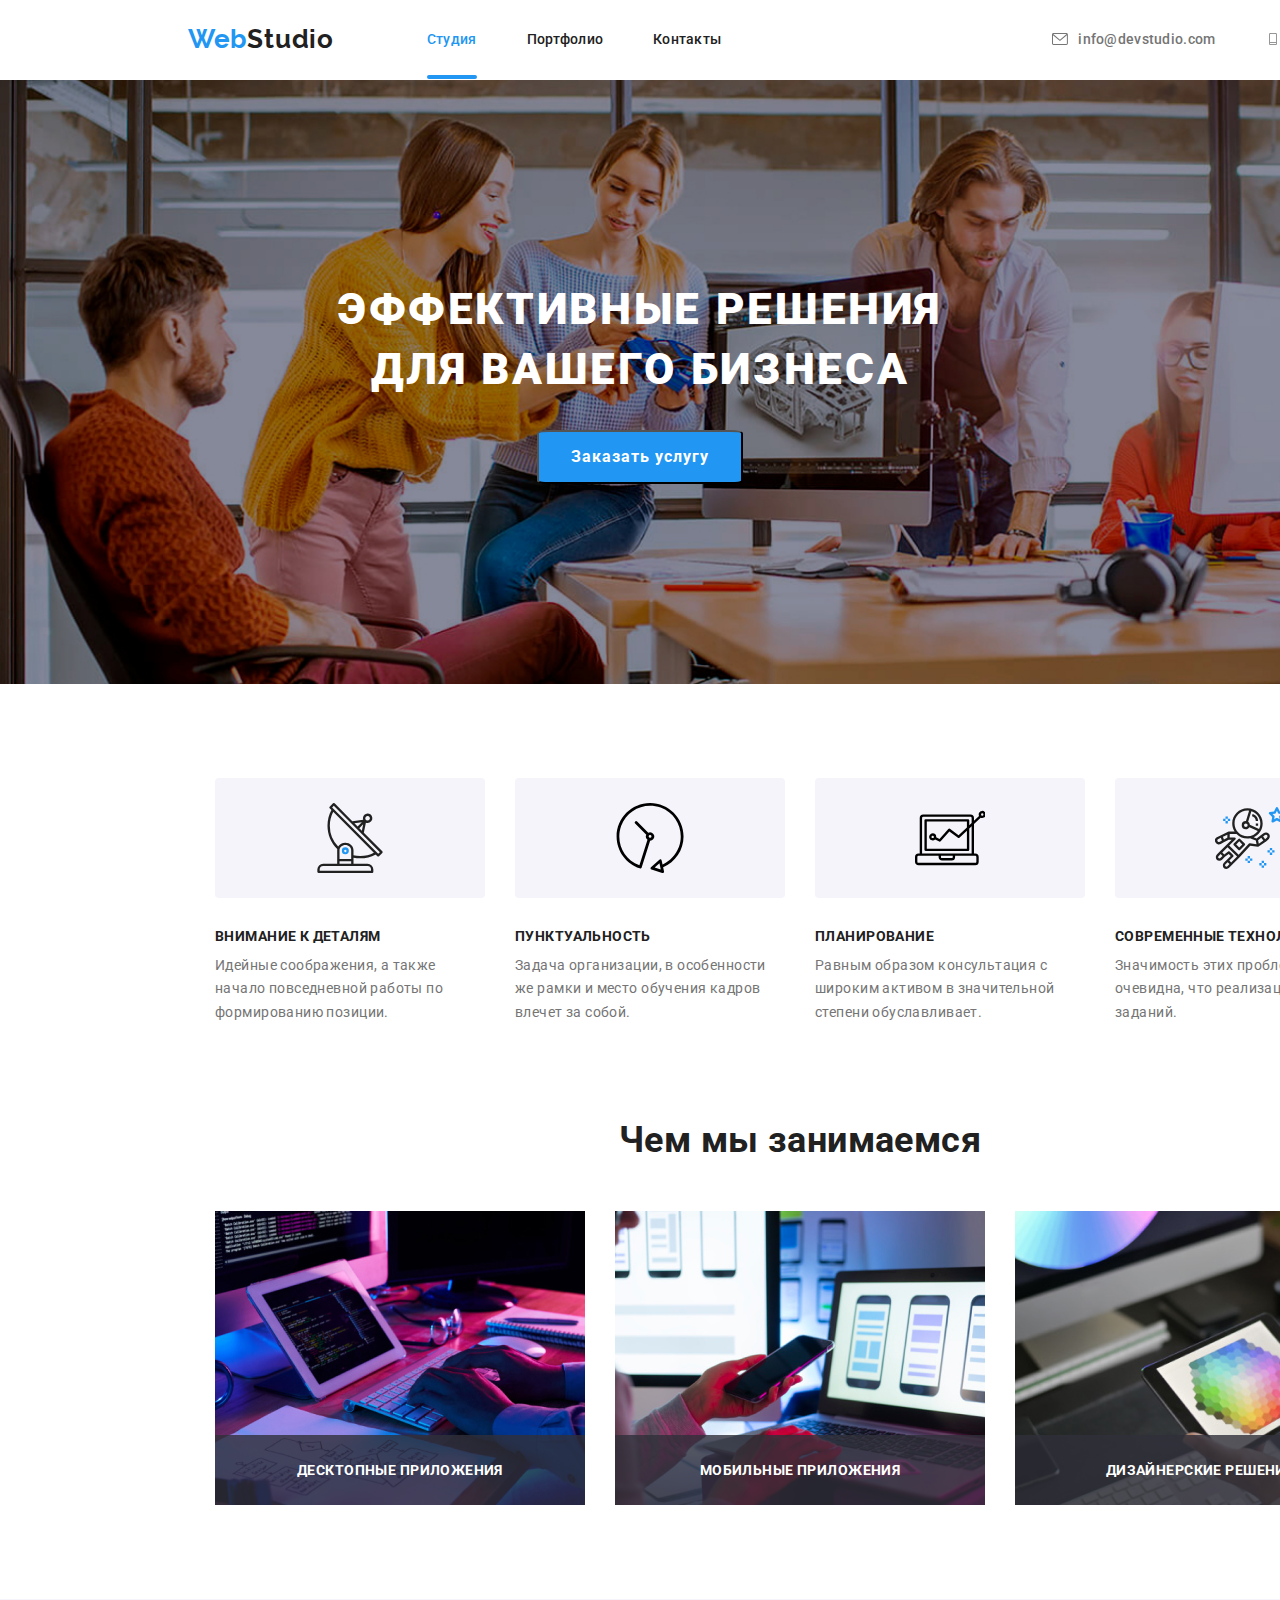
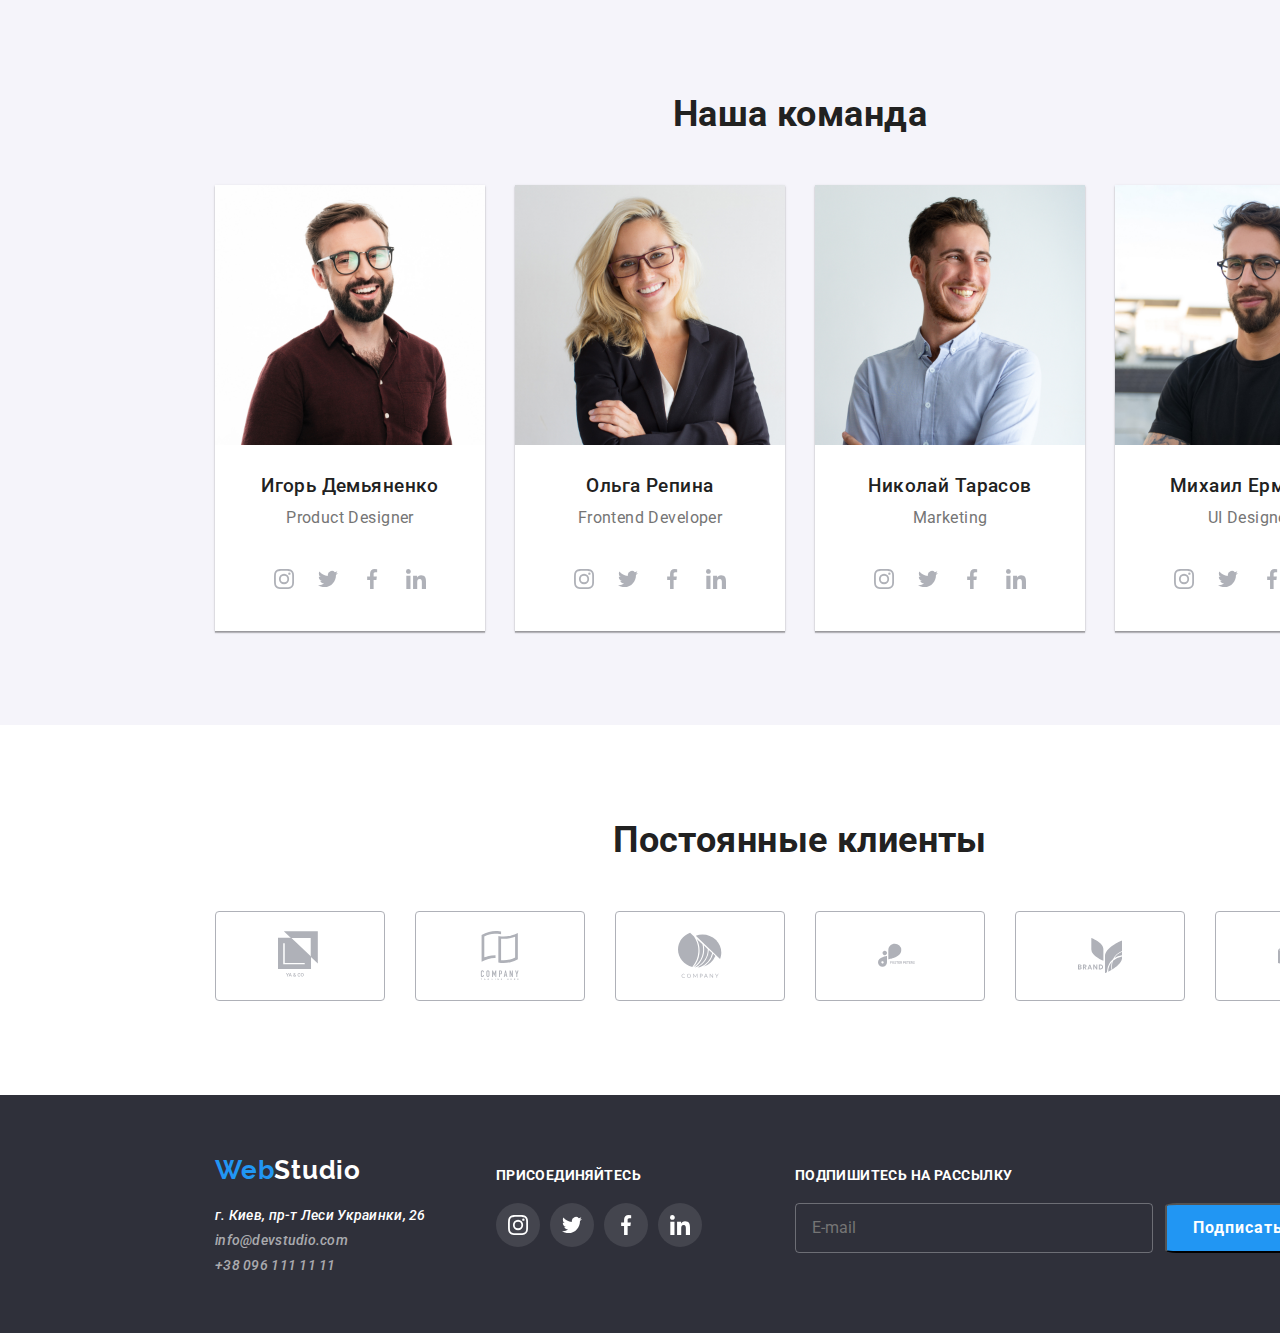
==== index.html @ 0386f7d4 "Copied previous files" ====
<!DOCTYPE html>
<html lang="ru">
  <head>
    <meta charset="UTF-8" />
    <meta name="viewport" content="width=device-width, initial-scale=1.0" />
    <title>WebStudio</title>
    <link
      href="https://fonts.googleapis.com/css2?family=Roboto:wght@400;500;700;900&display=swap"
      rel="stylesheet"
    />
    <link
      rel="stylesheet"
      href="https://cdnjs.cloudflare.com/ajax/libs/modern-normalize/1.0.0/modern-normalize.min.css"
    />
    <link rel="stylesheet" href="./CSS/main.min.css" />
  </head>
  <body>
    <header>
      <div class="container header-container">
        <a lang="en" href="./" class="link logo"
          >Web<span class="header-logo">Studio</span></a
        >
        <nav class="nav-container">
          <ul class="list">
            <li class="list-item">
              <a href="./index.html" class="link nav-link active">Студия</a>
              <p class="decor-line"></p>
            </li>
            <li class="list-item">
              <a href="./portfolio.html" class="link nav-link">Портфолио</a>
              <p class="decor-line"></p>
            </li>
            <li class="list-item">
              <a href="" class="link nav-link">Контакты</a>
              <p class="decor-line"></p>
            </li>
          </ul>
        </nav>
        <ul class="list">
          <li class="contacts list-item">
            <a href="mailto:info@devstudio.com" class="link contacts-head">
              <svg class="contacts-svg">
                <use href="./images/symbol-defs.svg#mail"></use>
              </svg>
              info@devstudio.com
            </a>
          </li>
          <li class="contacts list-item">
            <a href="tel:+380961111111" class="link contacts-head">
              <svg class="contacts-svg">
                <use href="./images/symbol-defs.svg#tel"></use>
              </svg>
              +38 096 111 11 11
            </a>
          </li>
        </ul>
      </div>
    </header>
    <main>
      <section class="section first-screen">
        <div class="hero section">
          <h1 class="main-title">Эффективные решения для вашего бизнеса</h1>
          <button data-modal-open type="button" class="button">
            Заказать услугу
          </button>
        </div>
      </section>

      <section class="strength">
        <div class="container strength-container">
          <h2 hidden>Сильные стороны</h2>
          <ul class="strength list">
            <li class="strength list-item">
              <div class="strength-svg-container">
                <svg class="strength-svg">
                  <use href="./images/symbol-defs.svg#antenna"></use>
                </svg>
              </div>
              <h3 class="strength title">Внимание к деталям</h3>
              <p class="strength-text">
                Идейные соображения, а также начало повседневной работы по
                формированию позиции.
              </p>
            </li>
            <li class="strength list-item">
              <div class="strength-svg-container">
                <svg class="strength-svg">
                  <use href="./images/symbol-defs.svg#clock"></use>
                </svg>
              </div>
              <h3 class="strength title">Пунктуальность</h3>
              <p class="strength-text">
                Задача организации, в особенности же рамки и место обучения
                кадров влечет за собой.
              </p>
            </li>
            <li class="strength list-item">
              <div class="strength-svg-container">
                <svg class="strength-svg">
                  <use href="./images/symbol-defs.svg#notebook"></use>
                </svg>
              </div>
              <h3 class="strength title">Планирование</h3>
              <p class="strength-text">
                Равным образом консультация с широким активом в значительной
                степени обуславливает.
              </p>
            </li>
            <li class="strength list-item">
              <div class="strength-svg-container">
                <svg class="strength-svg">
                  <use href="./images/symbol-defs.svg#astronaut"></use>
                </svg>
              </div>
              <h3 class="strength title">Современные технологии</h3>
              <p class="strength-text">
                Значимость этих проблем настолько очевидна, что реализация
                плановых заданий.
              </p>
            </li>
          </ul>
        </div>
      </section>

      <section class="work">
        <div class="container work-container">
          <h2 class="work section-title">Чем мы занимаемся</h2>
          <ul class="work list">
            <li class="list-item">
              <img
                src="./images/work/img1.jpg"
                width="370"
                height="294"
                alt="Написание кода страницы"
              />
              <p class="work-caption">Десктопные приложения</p>
            </li>
            <li class="list-item">
              <img
                src="./images/work/img2.jpg"
                width="370"
                height="294"
                alt="Проработка разных дизайнов"
              />
              <p class="work-caption">Мобильные приложения</p>
            </li>
            <li class="list-item">
              <img
                src="./images/work/img3.jpg"
                width="370"
                height="294"
                alt="Подбор цветовой палитры"
              />
              <p class="work-caption">Дизайнерские решения</p>
            </li>
          </ul>
        </div>
      </section>

      <section class="team-section">
        <div class="container team-container">
          <h2 class="section-title">Наша команда</h2>
          <ul class="list team-list">
            <li class="team list-item">
              <img
                src="./images/team/img-1.jpg"
                class="team foto"
                width="270"
                height="260"
                alt="Игорь Демьяненко"
              />
              <h3 class="team member">Игорь Демьяненко</h3>
              <p lang="en" class="team job">Product Designer</p>
              <ul class="list social-list">
                <li class="list-item social">
                  <a href="" class="link-team-social">
                    <svg class="team social-svg">
                      <use href="./images/symbol-defs.svg#instagram"></use>
                    </svg>
                  </a>
                </li>
                <li class="list-item social">
                  <a href="" class="link-team-social">
                    <svg class="team social-svg">
                      <use href="./images/symbol-defs.svg#twitter"></use>
                    </svg>
                  </a>
                </li>
                <li class="list-item social">
                  <a href="" class="link-team-social">
                    <svg class="team social-svg">
                      <use href="./images/symbol-defs.svg#facebook"></use>
                    </svg>
                  </a>
                </li>
                <li class="list-item social">
                  <a href="" class="link-team-social">
                    <svg class="team social-svg">
                      <use href="./images/symbol-defs.svg#linkedin"></use>
                    </svg>
                  </a>
                </li>
              </ul>
            </li>
            <li class="team list-item">
              <img
                src="./images/team/img-2.jpg"
                class="team foto"
                width="270"
                height="260"
                alt="Ольга Репина"
              />
              <h3 class="team member">Ольга Репина</h3>
              <p lang="en" class="team job">Frontend Developer</p>
              <ul class="list social-list">
                <li class="list-item social">
                  <a href="" class="link-team-social">
                    <svg class="team social-svg">
                      <use href="./images/symbol-defs.svg#instagram"></use>
                    </svg>
                  </a>
                </li>
                <li class="list-item social">
                  <a href="" class="link-team-social">
                    <svg class="team social-svg">
                      <use href="./images/symbol-defs.svg#twitter"></use>
                    </svg>
                  </a>
                </li>
                <li class="list-item social">
                  <a href="" class="link-team-social">
                    <svg class="team social-svg">
                      <use href="./images/symbol-defs.svg#facebook"></use>
                    </svg>
                  </a>
                </li>
                <li class="list-item social">
                  <a href="" class="link-team-social">
                    <svg class="team social-svg">
                      <use href="./images/symbol-defs.svg#linkedin"></use>
                    </svg>
                  </a>
                </li>
              </ul>
            </li>
            <li class="team list-item">
              <img
                src="./images/team/img-3.jpg"
                class="team foto"
                width="270"
                height="260"
                alt="Николай Тарасов"
              />
              <h3 class="team member">Николай Тарасов</h3>
              <p lang="en" class="team job">Marketing</p>
              <ul class="list social-list">
                <li class="list-item social">
                  <a href="" class="link-team-social">
                    <svg class="team social-svg">
                      <use href="./images/symbol-defs.svg#instagram"></use>
                    </svg>
                  </a>
                </li>
                <li class="list-item social">
                  <a href="" class="link-team-social">
                    <svg class="team social-svg">
                      <use href="./images/symbol-defs.svg#twitter"></use>
                    </svg>
                  </a>
                </li>
                <li class="list-item social">
                  <a href="" class="link-team-social">
                    <svg class="team social-svg">
                      <use href="./images/symbol-defs.svg#facebook"></use>
                    </svg>
                  </a>
                </li>
                <li class="list-item social">
                  <a href="" class="link-team-social">
                    <svg class="team social-svg">
                      <use href="./images/symbol-defs.svg#linkedin"></use>
                    </svg>
                  </a>
                </li>
              </ul>
            </li>
            <li class="team list-item">
              <img
                src="./images/team/img-4.jpg"
                class="team foto"
                width="270"
                height="260"
                alt="Михаил Ермаков"
              />
              <h3 class="team member">Михаил Ермаков</h3>
              <p lang="en" class="team job">UI Designer</p>
              <ul class="list social-list">
                <li class="list-item social">
                  <a href="" class="link-team-social">
                    <svg class="team social-svg">
                      <use href="./images/symbol-defs.svg#instagram"></use>
                    </svg>
                  </a>
                </li>
                <li class="list-item social">
                  <a href="" class="link-team-social">
                    <svg class="team social-svg">
                      <use href="./images/symbol-defs.svg#twitter"></use>
                    </svg>
                  </a>
                </li>
                <li class="list-item social">
                  <a href="" class="link-team-social">
                    <svg class="team social-svg">
                      <use href="./images/symbol-defs.svg#facebook"></use>
                    </svg>
                  </a>
                </li>
                <li class="list-item social">
                  <a href="" class="link-team-social">
                    <svg class="team social-svg">
                      <use href="./images/symbol-defs.svg#linkedin"></use>
                    </svg>
                  </a>
                </li>
              </ul>
            </li>
          </ul>
        </div>
      </section>

      <section class="clients-section">
        <div class="container clients-container">
          <h2 class="section-title">Постоянные клиенты</h2>
          <ul class="list clients-list">
            <li class="clients-list-item">
              <a class="link client-svg" href="">
                <svg class="svg-icon">
                  <use href="./images/symbol-defs.svg#client1"></use>
                </svg>
              </a>
            </li>
            <li class="clients-list-item">
              <a class="link client-svg" href="">
                <svg class="svg-icon">
                  <use href="./images/symbol-defs.svg#client2"></use>
                </svg>
              </a>
            </li>
            <li class="clients-list-item">
              <a class="link client-svg" href="">
                <svg class="svg-icon">
                  <use href="./images/symbol-defs.svg#client3"></use>
                </svg>
              </a>
            </li>
            <li class="clients-list-item">
              <a class="link client-svg" href="">
                <svg class="svg-icon">
                  <use href="./images/symbol-defs.svg#client4"></use>
                </svg>
              </a>
            </li>
            <li class="clients-list-item">
              <a class="link client-svg" href="">
                <svg class="svg-icon">
                  <use href="./images/symbol-defs.svg#client5"></use>
                </svg>
              </a>
            </li>
            <li class="clients-list-item">
              <a class="link client-svg" href="">
                <svg class="svg-icon">
                  <use href="./images/symbol-defs.svg#client6"></use>
                </svg>
              </a>
            </li>
          </ul>
        </div>
      </section>
    </main>
    <footer class="footer-main">
      <div class="footer-main-container">
        <div class="footer-container">
          <a lang="en" href="./" class="link logo">
            Web<span class="footer logo">Studio</span>
          </a>
          <address class="address-footer">
            <ul class="footer list">
              <li class="list-item address-foot">
                г. Киев, пр-т Леси Украинки, 26
              </li>
              <li class="list-item">
                <a href="mailto:info@devstudio.com" class="link contacts-foot"
                  >info@devstudio.com</a
                >
              </li>
              <li class="list-item">
                <a href="tel:+380961111111" class="link contacts-foot"
                  >+38 096 111 11 11</a
                >
              </li>
            </ul>
          </address>
        </div>

        <div class="footer-social">
          <p class="title-footer">Присоединяйтесь</p>
          <ul class="list social-list">
            <li class="list-item social-footer">
              <a href="" class="link-footer-social">
                <svg class="footer social-svg" width="20px" height="20px">
                  <use href="./images/symbol-defs.svg#instagram"></use>
                </svg>
              </a>
            </li>
            <li class="list-item social-footer">
              <a href="" class="link-footer-social">
                <svg class="footer social-svg" width="20px" height="20px">
                  <use href="./images/symbol-defs.svg#twitter"></use>
                </svg>
              </a>
            </li>
            <li class="list-item social-footer">
              <a href="" class="link-footer-social">
                <svg class="footer social-svg" width="20px" height="20px">
                  <use href="./images/symbol-defs.svg#facebook"></use>
                </svg>
              </a>
            </li>
            <li class="list-item social-footer">
              <a href="" class="link-footer-social">
                <svg class="footer social-svg" width="20px" height="20px">
                  <use href="./images/symbol-defs.svg#linkedin"></use>
                </svg>
              </a>
            </li>
          </ul>
        </div>

        <div class="footer-form-container">
          <p class="title-footer">Подпишитесь на рассылку</p>
          <form class="footer-form">
            <input
              type="email"
              name="footer-mail"
              class="footer-input"
              placeholder="E-mail"
            />
            <button type="submit" class="button">
              Подписаться
              <svg class="footer-form-svg" width="24px" height="24px">
                <use href="./images/symbol-defs.svg#icon_send"></use>
              </svg>
            </button>
          </form>
        </div>
      </div>
    </footer>

    <div class="backdrop is-hidden" data-modal>
      <div class="modal">
        <p class="modal-title">Оставьте свои данные, мы вам перезвоним</p>

        <form class="modal-form field">
          <label class="modal-form-label">
            Имя
            <input type="text" name="modal-name" class="form-field" />
            <svg class="modal-form-svg" width="12px" height="12px">
              <use href="./images/symbol-defs.svg#icon_name"></use>
            </svg>
          </label>

          <label class="modal-form-label">
            Телефон
            <input type="tel" name="modal-tel" class="form-field" />
            <svg class="modal-form-svg" width="13px" height="13px">
              <use href="./images/symbol-defs.svg#icon_tel"></use>
            </svg>
          </label>

          <label class="modal-form-label">
            Почта
            <input type="email" name="modal-mail" class="form-field" />
            <svg class="modal-form-svg" width="15px" height="12px">
              <use href="./images/symbol-defs.svg#icon_mail"></use>
            </svg>
          </label>

          <label class="modal-form-label">
            Комментарий
            <textarea
              name="modal-mail"
              rows="15"
              placeholder="Введите текст"
              class="form-field"
            ></textarea>
          </label>
        </form>
        <form class="modal-form checkbox">
          <label class="modal-form-label checkbox">
            <input
              type="checkbox"
              name="modal-checkbox"
              value="yes"
              class="checkbox-form-field"
            />
            <span class="checkbox-icon"></span>
            Соглашаюсь с рассылкой и принимаю
            <a href="" class="link modal-link">Условия договора</a>
          </label>
        </form>
        <button type="submit" class="button" data-modal-submit>
          Отправить
        </button>

        <button type="button" class="close-modal" data-modal-close>
          <img src="./images/close.svg" alt="Закрыть окно" />
        </button>
      </div>
    </div>

    <script src="./js/modal.js"></script>
  </body>
</html>
---- CSS/main.min.css ----
@font-face{font-family:"Raleway";src:url("../fonts/raleway-700-normal.woff2") format("woff2"),url("../fonts/raleway-700-normal.woff") format("woff"),url("../fonts/raleway-700-normal.ttf") format("truetype");font-weight:700;font-style:normal}*,::after,::before{box-sizing:border-box}body{color:#212121;font-family:Roboto, sans-serif;font-size:14px;font-weight:400;line-height:1.71;letter-spacing:0.03em;margin-top:0;margin-bottom:0}h1,h2,h3,h4,p{margin:0;padding:0}img{display:block}.link{text-decoration:none;margin:0;padding:0;color:#212121}.list{margin:0;padding:0;list-style:none}.container{width:1600px;margin-left:auto;margin-right:auto}.logo{color:#2196f3;font-family:Raleway, sans-serif;font-weight:700;font-size:26px;line-height:1.192;letter-spacing:0.03em}.header-logo{color:#212121}.footer.logo{color:#fff}.header-logo{color:#212121}.header.list,.contacts-head{font-weight:500;font-size:14px;line-height:1.143;letter-spacing:0.02em;transition:color 250ms cubic-bezier(0.4, 0, 0.2, 1)}.contacts-head{color:#757575}.contacts-head:hover,.contacts-head:focus{color:#2196f3}.link.contacts-head{display:flex;align-items:center;height:16px}.header-container{padding-top:24px;padding-bottom:25px;display:flex;justify-content:center;align-items:center}.header-container .list{display:flex;justify-content:space-between}.header-container .list .list-item:not(:last-child){margin-right:50px}.header-container .logo{margin-right:93px}.nav-link{font-weight:500;font-size:14px;line-height:1.143;letter-spacing:0.02em;transition:color 250ms cubic-bezier(0.4, 0, 0.2, 1)}.nav-link:hover,.nav-link:focus{color:#2196f3}.nav-link.active{color:#2196f3}.nav-container .list-item{position:relative}.decor-line{position:absolute;bottom:-28px;width:100%;height:4px;background-color:#2196f3;border-radius:2px;opacity:0}.nav-container .nav-link.active+.decor-line{opacity:1}.nav-container .list .list-item:last-child{margin-right:331px}.contacts-svg{fill:#757575;margin-right:10px;transition:fill 250ms cubic-bezier(0.4, 0, 0.2, 1)}.contacts-svg:nth-child(1){width:16px;height:12px}.contacts-svg:nth-child(2){width:10px;height:16px}.contacts-head:hover .contacts-svg,.contacts-head:focus .contacts-svg{fill:#2196f3}.hero.section{width:696px;margin-left:auto;margin-right:auto;text-align:center}.main-title{color:#fff;font-weight:900;font-size:44px;line-height:1.36;letter-spacing:0.06em;text-transform:uppercase;margin-bottom:30px}.first-screen{padding-top:200px;padding-bottom:200px;background-image:url(../images/bg-hero.jpg),linear-gradient(rgba(47,48,58,0.4), rgba(47,48,58,0.4));background-repeat:no-repeat;background-size:cover;background-color:#c4c4c4}.button{padding:10px 32px;color:#fff;background-color:#2196f3;font-weight:700;font-size:16px;line-height:1.87;align-items:center;text-align:center;letter-spacing:0.06em;border-radius:6%;transition:color 250ms cubic-bezier(0.4, 0, 0.2, 1),background-color 250ms cubic-bezier(0.4, 0, 0.2, 1)}.button:hover,.button:focus{color:#2196f3;background-color:#fff;outline:0}.modal .button{display:flex;justify-content:center;align-items:center;width:200px;height:50px;margin-bottom:40px;box-shadow:0px 4px 4px rgba(0,0,0,0.15);border-radius:4px;border-color:#2196f3}.portfolio-button{color:#212121;background-color:#f5f4fa;font-weight:500;font-size:16px;line-height:1.62;text-align:center;letter-spacing:0.03em;padding-top:6px;padding-right:22px;padding-left:22px;padding-bottom:6px;border:0;border-radius:4px;transition:color 250ms cubic-bezier(0.4, 0, 0.2, 1),background-color 250ms cubic-bezier(0.4, 0, 0.2, 1),box-shadow 250ms cubic-bezier(0.4, 0, 0.2, 1)}.portfolio-button:hover,.portfolio-button:focus{color:#fff;background-color:#2196f3;box-shadow:0px 3px 1px rgba(0,0,0,0.1),0px 1px 2px rgba(0,0,0,0.08),0px 2px 2px rgba(0,0,0,0.12)}.button-list{display:flex;justify-content:center;padding-top:94px;padding-bottom:50px}.button-list .list:not(:last-child){margin-right:8px}.section-title{color:#212121;font-weight:700;font-size:36px;line-height:1.167;text-align:center;margin-bottom:50px}.strength-container{padding-top:94px;padding-bottom:94px}.strength.title{font-weight:700;font-size:14px;line-height:1.143;text-transform:uppercase;margin-bottom:10px}.strength-text{color:#757575}.strength.list{display:flex;justify-content:center}.strength .list-item{width:270px}.strength .list-item:not(:last-child){margin-right:30px}.strength-svg-container{display:flex;justify-content:center;align-items:center;width:100%;height:120px;background-color:#f5f4fa;border-radius:4px;margin-bottom:30px}.strength-svg{width:70px;height:70px}.team-section{text-align:center;font-size:16px;line-height:1.188;background-color:#f5f4fa}.team.member{color:#212121;font-weight:500;padding-bottom:10px;padding-top:30px}.team.job{color:#757575;font-weight:400;padding-bottom:30px}.team.foto{display:block}.team-container{padding-top:94px;padding-bottom:94px}.team-list{display:flex;justify-content:center}.team.list-item{background-color:#fff;box-shadow:0px 1px 3px rgba(0,0,0,0.12),0px 1px 1px rgba(0,0,0,0.14),0px 2px 1px rgba(0,0,0,0.2)}.team.list-item:not(:last-child){margin-right:30px}.team-list .social-list{display:flex;justify-content:center}.link-team-social{display:flex;width:44px;height:44px;margin-bottom:30px;justify-content:center;align-items:center;border-radius:50%;transition:background-color 250ms cubic-bezier(0.4, 0, 0.2, 1)}.link-team-social:hover,.link-team-social:focus{background-color:#2196f3}.team.social-svg{fill:#afb1b8;width:20px;height:20px;transition:fill 250ms cubic-bezier(0.4, 0, 0.2, 1)}.link-team-social:hover .team.social-svg,.link-team-social:focus .team.social-svg{fill:#fff}.footer-social .list{display:flex}.footer.social-svg{display:flex;justify-content:center;align-items:center}.link-footer-social{width:44px;height:44px;display:flex;justify-content:center;align-items:center;background-color:rgba(255,255,255,0.1);border-radius:50%;transition:background-color 250ms cubic-bezier(0.4, 0, 0.2, 1)}.link-footer-social:hover,.link-footer-social:focus{background-color:#2196f3}.footer.social-svg{fill:#fff;width:20px;height:20px;transition:fill 250ms cubic-bezier(0.4, 0, 0.2, 1)}.footer-social .list-item:not(:last-child){margin-right:10px}.footer-social{padding-top:72px;margin-left:70px}.work-container{padding-bottom:94px}.work.list{display:flex;justify-content:center}.work.list .list-item{position:relative}.work.list .list-item:not(:last-child){margin-right:30px}.work-caption{position:absolute;bottom:0;left:0;right:0;font-weight:700;line-height:1.143;text-align:center;text-transform:uppercase;color:#fff;display:inline-block;width:100%;padding-top:27px;padding-bottom:27px;background:rgba(47,48,58,0.8)}.clients-container{padding-top:94px;padding-bottom:94px}.clients-list{display:flex;justify-content:center}.clients-list-item:not(:last-child){margin-right:30px}.client-svg{display:flex;justify-content:center;align-items:center;width:170px;height:90px;border:1px solid #afb1b8;border-radius:4px}.client-svg:hover,.client-svg:focus{border:1px solid #2196f3}.client-svg:hover .svg-icon,.client-svg:focus .svg-icon{fill:#2196f3}.svg-icon{fill:#afb1b8}.svg-icon:nth-child(1){width:44px;height:49px}.svg-icon:nth-child(2){width:40px;height:52px}.svg-icon:nth-child(3){width:41px;height:43px}.svg-icon:nth-child(4){width:80px;height:42px}.svg-icon:nth-child(5){width:59px;height:47px}.svg-icon:nth-child(6){width:88px;height:45px}.contacts-foot{color:rgba(255,255,255,0.6)}.contacts-foot:hover,.contacts-foot:focus{color:#2196f3}.address-foot{color:#fff}.address-foot:hover,.address-foot:focus{color:#2196f3}.footer-main{background-color:#2f303a;font-style:normal}.footer-main-container{width:1600px;margin-right:auto;margin-left:auto;padding-left:215px;display:flex}.footer-container{padding-bottom:60px;padding-top:60px}.footer.list{padding-top:20px;font-weight:500;font-size:14px;line-height:1.143;letter-spacing:0.02em;transition:color 250ms cubic-bezier(0.4, 0, 0.2, 1)}.footer.list .list-item:not(:last-child){margin-bottom:9px}.title-footer{font-family:Roboto;font-weight:700;font-size:14px;line-height:1.143;letter-spacing:0.03em;text-transform:uppercase;color:#ffffff;margin-bottom:20px}.footer-form-container{padding-top:72px;margin-left:93px}.footer-form{display:flex}.footer-input{padding:0 0 0 16px;margin-right:12px;width:358px;height:50px;background-color:transparent;border:1px solid rgba(255,255,255,0.3);border-radius:4px;font-size:16px;line-height:1.25;color:#fff;transition:border 250ms cubic-bezier(0.4, 0, 0.2, 1)}.footer-input:focus{border-color:#2196f3;outline:0}.footer-input::placeholder{font-size:16px;line-height:1.25;display:flex;align-items:center;transition:color 250ms cubic-bezier(0.4, 0, 0.2, 1)}.footer-form .button{display:flex;justify-content:center;align-items:center;padding:0;width:200px;height:50px}.footer-form-svg{margin-left:10px;fill:#fff;transition:fill 250ms cubic-bezier(0.4, 0, 0.2, 1)}.footer-form .button:hover .footer-form-svg,.footer-form .button:focus .footer-form-svg{fill:#2196f3}.backdrop{position:fixed;top:0;left:0;width:100%;height:100%;background-color:rgba(0,0,0,0.2);opacity:1;overflow:scroll;transition:opacity 250ms cubic-bezier(0.4, 0, 0.2, 1)}.backdrop.is-hidden{opacity:0;pointer-events:none}.modal{position:absolute;display:flex;flex-direction:column;align-items:center;top:50%;left:50%;transform:translate(-50%, -50%) scale(1);overflow:auto;width:530px;height:580px;background-color:#fff;box-shadow:0px 1px 3px rgba(0,0,0,0.12),0px 1px 1px rgba(0,0,0,0.14),0px 2px 1px rgba(0,0,0,0.2);border-radius:4px;transition:transform 250ms cubic-bezier(0.4, 0, 0.2, 1)}.backdrop.is-hidden .modal{top:50%;left:50%;transform:translate(-50%, -50%) scale(0.5)}.close-modal{position:absolute;top:8px;right:8px;display:flex;justify-content:center;align-items:center;padding-top:10px;padding-bottom:10px;padding-right:9px;padding-left:9px;background-color:#fff;border:1px solid rgba(0,0,0,0.1);border-radius:50%}.close-modal:hover,.close-modal:focus{cursor:pointer}.modal-title{margin-top:40px;margin-right:40px;margin-left:40px;margin-bottom:12px;font-weight:700;font-size:20px;line-height:1.15;text-align:center;letter-spacing:0.03em}.modal-form{width:100%;padding-left:40px;padding-right:40px;transition:border 250ms cubic-bezier(0.4, 0, 0.2, 1),fill 250ms cubic-bezier(0.4, 0, 0.2, 1)}.modal-form.field{margin-bottom:10px}.modal-form.area{margin-bottom:20px}.form-field{width:100%;height:40px;resize:none;padding-left:42px;padding-right:42px;border:1px solid rgba(33,33,33,0.2);border-radius:4px;transition:border 250ms cubic-bezier(0.4, 0, 0.2, 1)}.form-field:focus{border:1px solid #2196f3;border-radius:4px;outline:0}.form-field:last-child{height:120px;padding-left:15px;padding-right:15px;padding-top:10px;padding-bottom:10px}.area .form-field{height:120px;resize:none;padding-top:12px;padding-bottom:12px;padding-right:16px;padding-left:16px}.modal-form.checkbox{display:flex;justify-content:center;margin-bottom:30px}.modal-form-label{position:relative;font-size:14px;line-height:1.71;letter-spacing:0.03em;color:#757575;cursor:pointer}.link.modal-link{margin-left:5px;color:#2196f3;text-decoration:underline}.modal-form-svg{position:absolute;left:15px;top:36px;transition:fill 250ms cubic-bezier(0.4, 0, 0.2, 1)}.form-field:focus+.modal-form-svg{fill:#2196f3}.checkbox-form-field{-webkit-appearance:none;-moz-appearance:none;appearance:none;position:absolute}.checkbox-icon{display:inline-block;width:16px;height:15px;border:2px solid #212121;border-radius:2px;margin-right:7px;transition:background-color 250ms cubic-bezier(0.4, 0, 0.2, 1),border 250ms cubic-bezier(0.4, 0, 0.2, 1)}.checkbox-form-field:checked+.checkbox-icon{background-origin:border-box;background-color:#2196f3;border-color:#2196f3;background-image:url(../images/checkbox-icon.svg);background-repeat:no-repeat;background-position:50% 50%}.modal-form-label.checkbox{display:flex;align-items:center}
/*# sourceMappingURL=main.min.css.map */
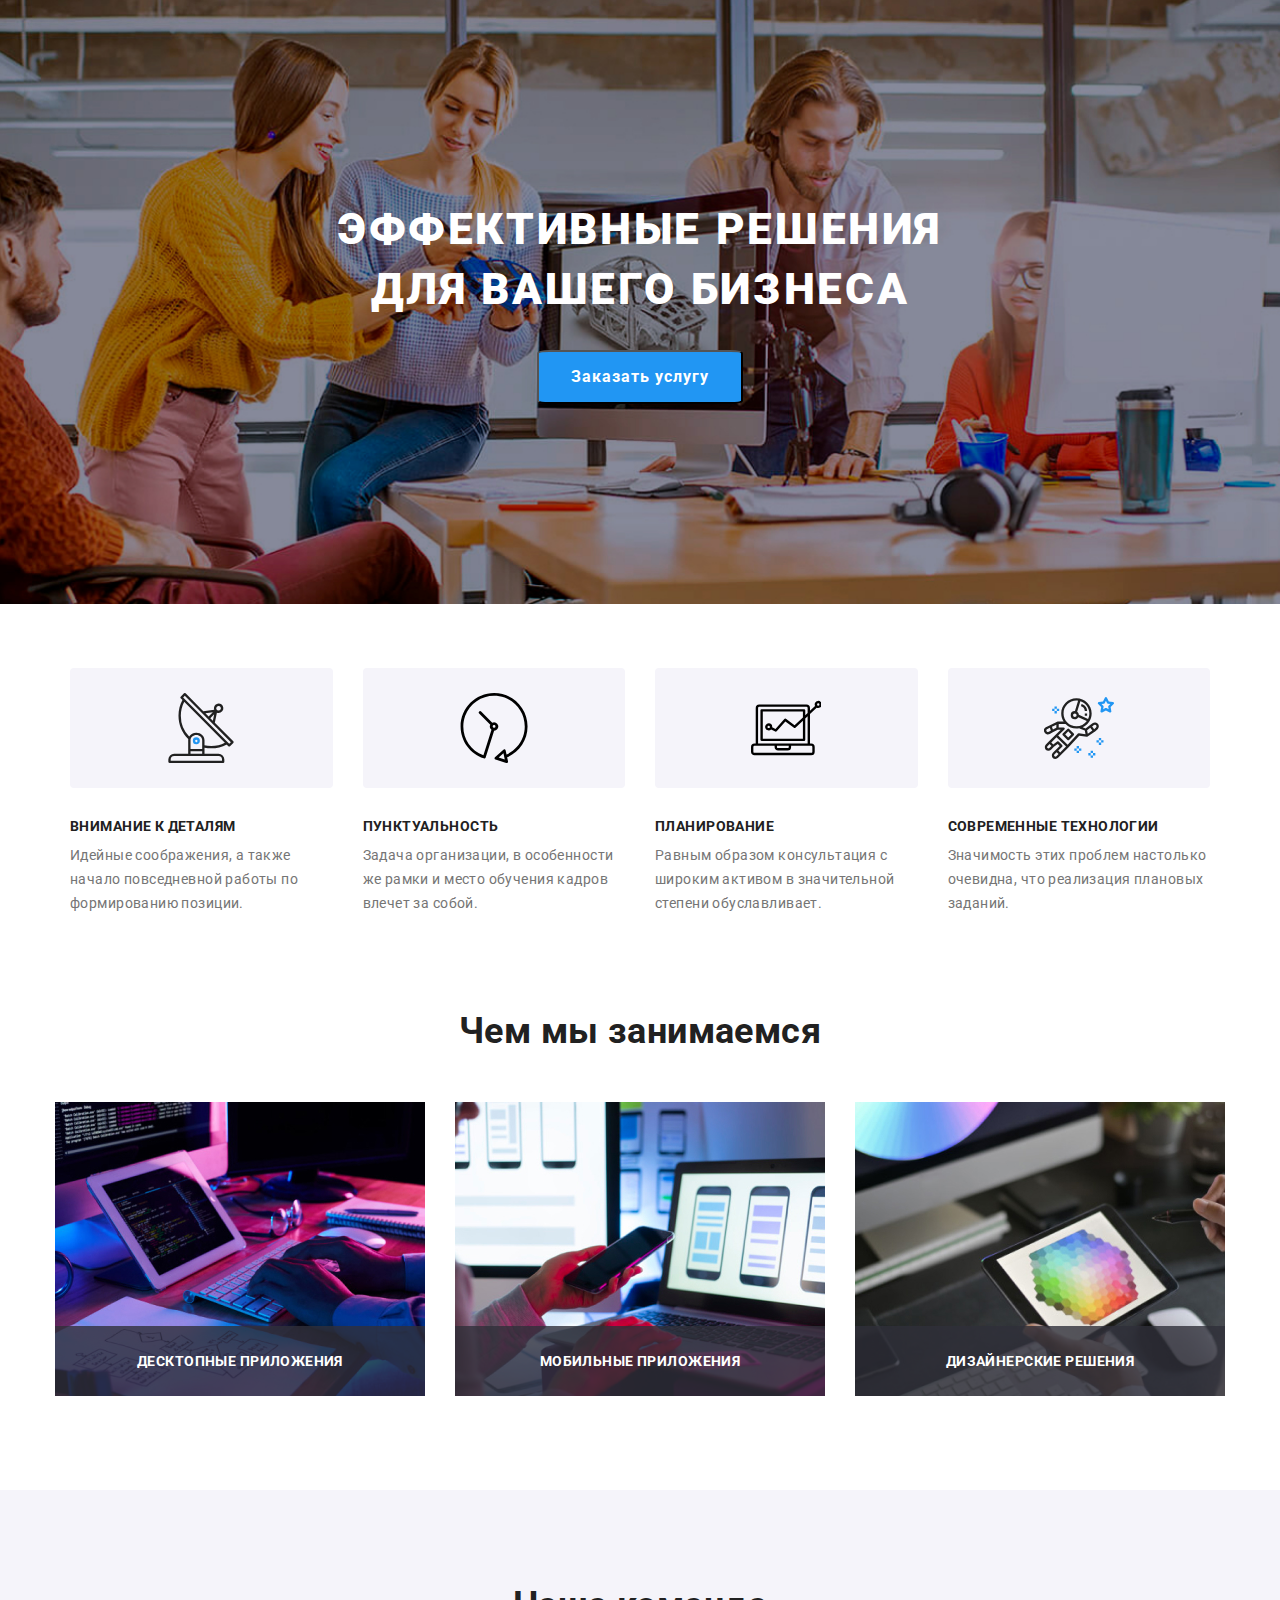
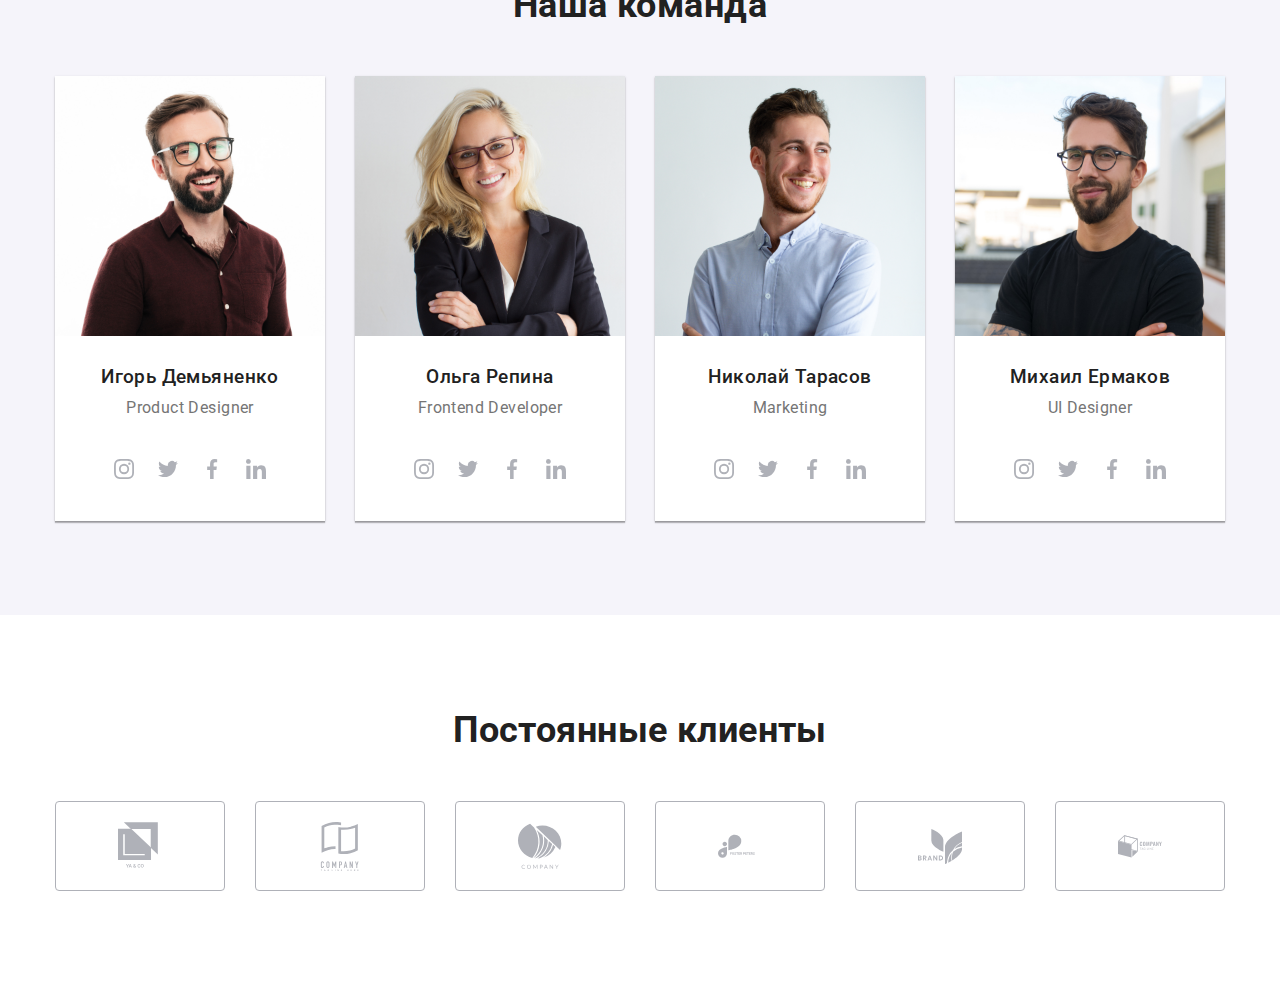
==== commit 9009b977: "Adding adaptive styles" ====
--- a/index.html
+++ b/index.html
@@ -15,50 +15,64 @@
     <link rel="stylesheet" href="./CSS/main.min.css" />
   </head>
   <body>
-    <header>
+    <!-- <header>
       <div class="container header-container">
         <a lang="en" href="./" class="link logo"
           >Web<span class="header-logo">Studio</span></a
         >
-        <nav class="nav-container">
+        <button type="button" class="mobile-menu">
+          <svg width="40" height="40" class="mobile-menu__button">
+            <use
+              class="burger"
+              href="./images/symbol-defs.svg#mobile_menu"
+            ></use>
+            <use
+              class="cross"
+              href="./images/symbol-defs.svg#mobile_menu_close"
+            ></use>
+          </svg>
+        </button>
+        <div class="hidden-menu">
+          <nav class="nav-container">
+            <ul class="list">
+              <li class="list-item">
+                <a href="./index.html" class="link nav-link active">Студия</a>
+                <p class="decor-line"></p>
+              </li>
+              <li class="list-item">
+                <a href="./portfolio.html" class="link nav-link">Портфолио</a>
+                <p class="decor-line"></p>
+              </li>
+              <li class="list-item">
+                <a href="" class="link nav-link">Контакты</a>
+                <p class="decor-line"></p>
+              </li>
+            </ul>
+          </nav>
           <ul class="list">
-            <li class="list-item">
-              <a href="./index.html" class="link nav-link active">Студия</a>
-              <p class="decor-line"></p>
-            </li>
-            <li class="list-item">
-              <a href="./portfolio.html" class="link nav-link">Портфолио</a>
-              <p class="decor-line"></p>
-            </li>
-            <li class="list-item">
-              <a href="" class="link nav-link">Контакты</a>
-              <p class="decor-line"></p>
+            <li class="contacts list-item">
+              <a href="mailto:info@devstudio.com" class="link contacts-head">
+                <svg class="contacts-svg">
+                  <use href="./images/symbol-defs.svg#mail"></use>
+                </svg>
+                info@devstudio.com
+              </a>
+            </li>
+            <li class="contacts list-item">
+              <a href="tel:+380961111111" class="link contacts-head">
+                <svg class="contacts-svg">
+                  <use href="./images/symbol-defs.svg#tel"></use>
+                </svg>
+                +38 096 111 11 11
+              </a>
             </li>
           </ul>
-        </nav>
-        <ul class="list">
-          <li class="contacts list-item">
-            <a href="mailto:info@devstudio.com" class="link contacts-head">
-              <svg class="contacts-svg">
-                <use href="./images/symbol-defs.svg#mail"></use>
-              </svg>
-              info@devstudio.com
-            </a>
-          </li>
-          <li class="contacts list-item">
-            <a href="tel:+380961111111" class="link contacts-head">
-              <svg class="contacts-svg">
-                <use href="./images/symbol-defs.svg#tel"></use>
-              </svg>
-              +38 096 111 11 11
-            </a>
-          </li>
-        </ul>
+        </div>
       </div>
-    </header>
+    </header> -->
     <main>
       <section class="section first-screen">
-        <div class="hero section">
+        <div class="container hero section">
           <h1 class="main-title">Эффективные решения для вашего бизнеса</h1>
           <button data-modal-open type="button" class="button">
             Заказать услугу
@@ -379,7 +393,7 @@
         </div>
       </section>
     </main>
-    <footer class="footer-main">
+    <!-- <footer class="footer-main">
       <div class="footer-main-container">
         <div class="footer-container">
           <a lang="en" href="./" class="link logo">
@@ -520,6 +534,6 @@
       </div>
     </div>
 
-    <script src="./js/modal.js"></script>
+    <script src="./js/modal.js"></script> -->
   </body>
 </html>
--- a/CSS/main.min.css
+++ b/CSS/main.min.css
@@ -1,2 +1,2 @@
-@font-face{font-family:"Raleway";src:url("../fonts/raleway-700-normal.woff2") format("woff2"),url("../fonts/raleway-700-normal.woff") format("woff"),url("../fonts/raleway-700-normal.ttf") format("truetype");font-weight:700;font-style:normal}*,::after,::before{box-sizing:border-box}body{color:#212121;font-family:Roboto, sans-serif;font-size:14px;font-weight:400;line-height:1.71;letter-spacing:0.03em;margin-top:0;margin-bottom:0}h1,h2,h3,h4,p{margin:0;padding:0}img{display:block}.link{text-decoration:none;margin:0;padding:0;color:#212121}.list{margin:0;padding:0;list-style:none}.container{width:1600px;margin-left:auto;margin-right:auto}.logo{color:#2196f3;font-family:Raleway, sans-serif;font-weight:700;font-size:26px;line-height:1.192;letter-spacing:0.03em}.header-logo{color:#212121}.footer.logo{color:#fff}.header-logo{color:#212121}.header.list,.contacts-head{font-weight:500;font-size:14px;line-height:1.143;letter-spacing:0.02em;transition:color 250ms cubic-bezier(0.4, 0, 0.2, 1)}.contacts-head{color:#757575}.contacts-head:hover,.contacts-head:focus{color:#2196f3}.link.contacts-head{display:flex;align-items:center;height:16px}.header-container{padding-top:24px;padding-bottom:25px;display:flex;justify-content:center;align-items:center}.header-container .list{display:flex;justify-content:space-between}.header-container .list .list-item:not(:last-child){margin-right:50px}.header-container .logo{margin-right:93px}.nav-link{font-weight:500;font-size:14px;line-height:1.143;letter-spacing:0.02em;transition:color 250ms cubic-bezier(0.4, 0, 0.2, 1)}.nav-link:hover,.nav-link:focus{color:#2196f3}.nav-link.active{color:#2196f3}.nav-container .list-item{position:relative}.decor-line{position:absolute;bottom:-28px;width:100%;height:4px;background-color:#2196f3;border-radius:2px;opacity:0}.nav-container .nav-link.active+.decor-line{opacity:1}.nav-container .list .list-item:last-child{margin-right:331px}.contacts-svg{fill:#757575;margin-right:10px;transition:fill 250ms cubic-bezier(0.4, 0, 0.2, 1)}.contacts-svg:nth-child(1){width:16px;height:12px}.contacts-svg:nth-child(2){width:10px;height:16px}.contacts-head:hover .contacts-svg,.contacts-head:focus .contacts-svg{fill:#2196f3}.hero.section{width:696px;margin-left:auto;margin-right:auto;text-align:center}.main-title{color:#fff;font-weight:900;font-size:44px;line-height:1.36;letter-spacing:0.06em;text-transform:uppercase;margin-bottom:30px}.first-screen{padding-top:200px;padding-bottom:200px;background-image:url(../images/bg-hero.jpg),linear-gradient(rgba(47,48,58,0.4), rgba(47,48,58,0.4));background-repeat:no-repeat;background-size:cover;background-color:#c4c4c4}.button{padding:10px 32px;color:#fff;background-color:#2196f3;font-weight:700;font-size:16px;line-height:1.87;align-items:center;text-align:center;letter-spacing:0.06em;border-radius:6%;transition:color 250ms cubic-bezier(0.4, 0, 0.2, 1),background-color 250ms cubic-bezier(0.4, 0, 0.2, 1)}.button:hover,.button:focus{color:#2196f3;background-color:#fff;outline:0}.modal .button{display:flex;justify-content:center;align-items:center;width:200px;height:50px;margin-bottom:40px;box-shadow:0px 4px 4px rgba(0,0,0,0.15);border-radius:4px;border-color:#2196f3}.portfolio-button{color:#212121;background-color:#f5f4fa;font-weight:500;font-size:16px;line-height:1.62;text-align:center;letter-spacing:0.03em;padding-top:6px;padding-right:22px;padding-left:22px;padding-bottom:6px;border:0;border-radius:4px;transition:color 250ms cubic-bezier(0.4, 0, 0.2, 1),background-color 250ms cubic-bezier(0.4, 0, 0.2, 1),box-shadow 250ms cubic-bezier(0.4, 0, 0.2, 1)}.portfolio-button:hover,.portfolio-button:focus{color:#fff;background-color:#2196f3;box-shadow:0px 3px 1px rgba(0,0,0,0.1),0px 1px 2px rgba(0,0,0,0.08),0px 2px 2px rgba(0,0,0,0.12)}.button-list{display:flex;justify-content:center;padding-top:94px;padding-bottom:50px}.button-list .list:not(:last-child){margin-right:8px}.section-title{color:#212121;font-weight:700;font-size:36px;line-height:1.167;text-align:center;margin-bottom:50px}.strength-container{padding-top:94px;padding-bottom:94px}.strength.title{font-weight:700;font-size:14px;line-height:1.143;text-transform:uppercase;margin-bottom:10px}.strength-text{color:#757575}.strength.list{display:flex;justify-content:center}.strength .list-item{width:270px}.strength .list-item:not(:last-child){margin-right:30px}.strength-svg-container{display:flex;justify-content:center;align-items:center;width:100%;height:120px;background-color:#f5f4fa;border-radius:4px;margin-bottom:30px}.strength-svg{width:70px;height:70px}.team-section{text-align:center;font-size:16px;line-height:1.188;background-color:#f5f4fa}.team.member{color:#212121;font-weight:500;padding-bottom:10px;padding-top:30px}.team.job{color:#757575;font-weight:400;padding-bottom:30px}.team.foto{display:block}.team-container{padding-top:94px;padding-bottom:94px}.team-list{display:flex;justify-content:center}.team.list-item{background-color:#fff;box-shadow:0px 1px 3px rgba(0,0,0,0.12),0px 1px 1px rgba(0,0,0,0.14),0px 2px 1px rgba(0,0,0,0.2)}.team.list-item:not(:last-child){margin-right:30px}.team-list .social-list{display:flex;justify-content:center}.link-team-social{display:flex;width:44px;height:44px;margin-bottom:30px;justify-content:center;align-items:center;border-radius:50%;transition:background-color 250ms cubic-bezier(0.4, 0, 0.2, 1)}.link-team-social:hover,.link-team-social:focus{background-color:#2196f3}.team.social-svg{fill:#afb1b8;width:20px;height:20px;transition:fill 250ms cubic-bezier(0.4, 0, 0.2, 1)}.link-team-social:hover .team.social-svg,.link-team-social:focus .team.social-svg{fill:#fff}.footer-social .list{display:flex}.footer.social-svg{display:flex;justify-content:center;align-items:center}.link-footer-social{width:44px;height:44px;display:flex;justify-content:center;align-items:center;background-color:rgba(255,255,255,0.1);border-radius:50%;transition:background-color 250ms cubic-bezier(0.4, 0, 0.2, 1)}.link-footer-social:hover,.link-footer-social:focus{background-color:#2196f3}.footer.social-svg{fill:#fff;width:20px;height:20px;transition:fill 250ms cubic-bezier(0.4, 0, 0.2, 1)}.footer-social .list-item:not(:last-child){margin-right:10px}.footer-social{padding-top:72px;margin-left:70px}.work-container{padding-bottom:94px}.work.list{display:flex;justify-content:center}.work.list .list-item{position:relative}.work.list .list-item:not(:last-child){margin-right:30px}.work-caption{position:absolute;bottom:0;left:0;right:0;font-weight:700;line-height:1.143;text-align:center;text-transform:uppercase;color:#fff;display:inline-block;width:100%;padding-top:27px;padding-bottom:27px;background:rgba(47,48,58,0.8)}.clients-container{padding-top:94px;padding-bottom:94px}.clients-list{display:flex;justify-content:center}.clients-list-item:not(:last-child){margin-right:30px}.client-svg{display:flex;justify-content:center;align-items:center;width:170px;height:90px;border:1px solid #afb1b8;border-radius:4px}.client-svg:hover,.client-svg:focus{border:1px solid #2196f3}.client-svg:hover .svg-icon,.client-svg:focus .svg-icon{fill:#2196f3}.svg-icon{fill:#afb1b8}.svg-icon:nth-child(1){width:44px;height:49px}.svg-icon:nth-child(2){width:40px;height:52px}.svg-icon:nth-child(3){width:41px;height:43px}.svg-icon:nth-child(4){width:80px;height:42px}.svg-icon:nth-child(5){width:59px;height:47px}.svg-icon:nth-child(6){width:88px;height:45px}.contacts-foot{color:rgba(255,255,255,0.6)}.contacts-foot:hover,.contacts-foot:focus{color:#2196f3}.address-foot{color:#fff}.address-foot:hover,.address-foot:focus{color:#2196f3}.footer-main{background-color:#2f303a;font-style:normal}.footer-main-container{width:1600px;margin-right:auto;margin-left:auto;padding-left:215px;display:flex}.footer-container{padding-bottom:60px;padding-top:60px}.footer.list{padding-top:20px;font-weight:500;font-size:14px;line-height:1.143;letter-spacing:0.02em;transition:color 250ms cubic-bezier(0.4, 0, 0.2, 1)}.footer.list .list-item:not(:last-child){margin-bottom:9px}.title-footer{font-family:Roboto;font-weight:700;font-size:14px;line-height:1.143;letter-spacing:0.03em;text-transform:uppercase;color:#ffffff;margin-bottom:20px}.footer-form-container{padding-top:72px;margin-left:93px}.footer-form{display:flex}.footer-input{padding:0 0 0 16px;margin-right:12px;width:358px;height:50px;background-color:transparent;border:1px solid rgba(255,255,255,0.3);border-radius:4px;font-size:16px;line-height:1.25;color:#fff;transition:border 250ms cubic-bezier(0.4, 0, 0.2, 1)}.footer-input:focus{border-color:#2196f3;outline:0}.footer-input::placeholder{font-size:16px;line-height:1.25;display:flex;align-items:center;transition:color 250ms cubic-bezier(0.4, 0, 0.2, 1)}.footer-form .button{display:flex;justify-content:center;align-items:center;padding:0;width:200px;height:50px}.footer-form-svg{margin-left:10px;fill:#fff;transition:fill 250ms cubic-bezier(0.4, 0, 0.2, 1)}.footer-form .button:hover .footer-form-svg,.footer-form .button:focus .footer-form-svg{fill:#2196f3}.backdrop{position:fixed;top:0;left:0;width:100%;height:100%;background-color:rgba(0,0,0,0.2);opacity:1;overflow:scroll;transition:opacity 250ms cubic-bezier(0.4, 0, 0.2, 1)}.backdrop.is-hidden{opacity:0;pointer-events:none}.modal{position:absolute;display:flex;flex-direction:column;align-items:center;top:50%;left:50%;transform:translate(-50%, -50%) scale(1);overflow:auto;width:530px;height:580px;background-color:#fff;box-shadow:0px 1px 3px rgba(0,0,0,0.12),0px 1px 1px rgba(0,0,0,0.14),0px 2px 1px rgba(0,0,0,0.2);border-radius:4px;transition:transform 250ms cubic-bezier(0.4, 0, 0.2, 1)}.backdrop.is-hidden .modal{top:50%;left:50%;transform:translate(-50%, -50%) scale(0.5)}.close-modal{position:absolute;top:8px;right:8px;display:flex;justify-content:center;align-items:center;padding-top:10px;padding-bottom:10px;padding-right:9px;padding-left:9px;background-color:#fff;border:1px solid rgba(0,0,0,0.1);border-radius:50%}.close-modal:hover,.close-modal:focus{cursor:pointer}.modal-title{margin-top:40px;margin-right:40px;margin-left:40px;margin-bottom:12px;font-weight:700;font-size:20px;line-height:1.15;text-align:center;letter-spacing:0.03em}.modal-form{width:100%;padding-left:40px;padding-right:40px;transition:border 250ms cubic-bezier(0.4, 0, 0.2, 1),fill 250ms cubic-bezier(0.4, 0, 0.2, 1)}.modal-form.field{margin-bottom:10px}.modal-form.area{margin-bottom:20px}.form-field{width:100%;height:40px;resize:none;padding-left:42px;padding-right:42px;border:1px solid rgba(33,33,33,0.2);border-radius:4px;transition:border 250ms cubic-bezier(0.4, 0, 0.2, 1)}.form-field:focus{border:1px solid #2196f3;border-radius:4px;outline:0}.form-field:last-child{height:120px;padding-left:15px;padding-right:15px;padding-top:10px;padding-bottom:10px}.area .form-field{height:120px;resize:none;padding-top:12px;padding-bottom:12px;padding-right:16px;padding-left:16px}.modal-form.checkbox{display:flex;justify-content:center;margin-bottom:30px}.modal-form-label{position:relative;font-size:14px;line-height:1.71;letter-spacing:0.03em;color:#757575;cursor:pointer}.link.modal-link{margin-left:5px;color:#2196f3;text-decoration:underline}.modal-form-svg{position:absolute;left:15px;top:36px;transition:fill 250ms cubic-bezier(0.4, 0, 0.2, 1)}.form-field:focus+.modal-form-svg{fill:#2196f3}.checkbox-form-field{-webkit-appearance:none;-moz-appearance:none;appearance:none;position:absolute}.checkbox-icon{display:inline-block;width:16px;height:15px;border:2px solid #212121;border-radius:2px;margin-right:7px;transition:background-color 250ms cubic-bezier(0.4, 0, 0.2, 1),border 250ms cubic-bezier(0.4, 0, 0.2, 1)}.checkbox-form-field:checked+.checkbox-icon{background-origin:border-box;background-color:#2196f3;border-color:#2196f3;background-image:url(../images/checkbox-icon.svg);background-repeat:no-repeat;background-position:50% 50%}.modal-form-label.checkbox{display:flex;align-items:center}
+@font-face{font-family:"Raleway";src:url("../fonts/raleway-700-normal.woff2") format("woff2"),url("../fonts/raleway-700-normal.woff") format("woff"),url("../fonts/raleway-700-normal.ttf") format("truetype");font-weight:700;font-style:normal}*,::after,::before{box-sizing:border-box}body{color:#212121;font-family:Roboto, sans-serif;font-size:14px;font-weight:400;line-height:1.71;letter-spacing:0.03em;margin-top:0;margin-bottom:0}h1,h2,h3,h4,p{margin:0;padding:0}img{display:block}.link{text-decoration:none;margin:0;padding:0;color:#212121}.list{margin:0;padding:0;list-style:none}.container{width:1600px;margin-left:auto;margin-right:auto}.container{width:100%;margin-left:auto;margin-right:auto}@media screen and (min-width: 768px){.container{width:768px}}@media screen and (min-width: 1170px){.container{width:1170px}}html{min-width:480px}.logo{color:#2196f3;font-family:Raleway, sans-serif;font-weight:700;font-size:26px;line-height:1.192;letter-spacing:0.03em}.header-logo{color:#212121}.footer.logo{color:#fff}.header-logo{color:#212121}.header.list,.contacts-head{font-weight:500;font-size:14px;line-height:1.143;letter-spacing:0.02em;transition:color 250ms cubic-bezier(0.4, 0, 0.2, 1)}.contacts-head{color:#757575}.contacts-head:hover,.contacts-head:focus{color:#2196f3}.header-container{position:relative;display:flex;justify-content:center;align-items:center}.header-container .list .list-item:not(:last-child){margin-right:50px}.header-container .logo{margin-right:93px}.mobile-menu{display:inline-flex;background-color:transparent;margin:0;padding:0;border:none}.mobile-menu__button{text-align:center;transition:fill 250ms cubic-bezier(0.4, 0, 0.2, 1)}.mobile-menu__button:hover,.mobile-menu__button:focus{fill:#2196f3}.mobile-menu__button .cross{display:none}.hidden-menu{position:absolute;top:100%;left:0;width:100%}.nav-link{font-weight:500;font-size:14px;line-height:1.143;letter-spacing:0.02em;transition:color 250ms cubic-bezier(0.4, 0, 0.2, 1)}.nav-link:hover,.nav-link:focus{color:#2196f3}.nav-link.active{color:#2196f3}.nav-container .list-item{position:relative}.decor-line{position:absolute;bottom:-28px;width:100%;height:4px;background-color:#2196f3;border-radius:2px;opacity:0}.nav-container .nav-link.active+.decor-line{opacity:1}.nav-container .list .list-item:last-child{margin-right:331px}.contacts-svg{fill:#757575;margin-right:10px;transition:fill 250ms cubic-bezier(0.4, 0, 0.2, 1)}.contacts-svg:nth-child(1){width:16px;height:12px}.contacts-svg:nth-child(2){width:10px;height:16px}.contacts-head:hover .contacts-svg,.contacts-head:focus .contacts-svg{fill:#2196f3}.hero.section{width:360px;margin-left:auto;margin-right:auto;text-align:center;padding-top:118px;padding-bottom:118px}@media screen and (min-width: 1170px){.hero.section{width:696px;padding-top:200px;padding-bottom:200px}}.main-title{color:#fff;font-weight:900;font-size:26px;line-height:1.61;letter-spacing:0.06em;text-transform:uppercase;min-width:360px;margin-bottom:30px}@media screen and (min-width: 1170px){.main-title{font-size:44px;line-height:1.36}}.first-screen{background-image:url(../images/bg-hero.jpg),linear-gradient(rgba(47,48,58,0.4), rgba(47,48,58,0.4));background-repeat:no-repeat;background-size:cover;background-color:#c4c4c4;background-position:center}.button{padding:10px 32px;color:#fff;background-color:#2196f3;font-weight:700;font-size:16px;line-height:1.87;align-items:center;text-align:center;letter-spacing:0.06em;border-radius:6%;transition:color 250ms cubic-bezier(0.4, 0, 0.2, 1),background-color 250ms cubic-bezier(0.4, 0, 0.2, 1)}.button:hover,.button:focus{color:#2196f3;background-color:#fff;outline:0}.modal .button{display:flex;justify-content:center;align-items:center;width:200px;height:50px;margin-bottom:40px;box-shadow:0px 4px 4px rgba(0,0,0,0.15);border-radius:4px;border-color:#2196f3}.portfolio-button{color:#212121;background-color:#f5f4fa;font-weight:500;font-size:16px;line-height:1.62;text-align:center;letter-spacing:0.03em;padding-top:6px;padding-right:22px;padding-left:22px;padding-bottom:6px;border:0;border-radius:4px;transition:color 250ms cubic-bezier(0.4, 0, 0.2, 1),background-color 250ms cubic-bezier(0.4, 0, 0.2, 1),box-shadow 250ms cubic-bezier(0.4, 0, 0.2, 1)}.portfolio-button:hover,.portfolio-button:focus{color:#fff;background-color:#2196f3;box-shadow:0px 3px 1px rgba(0,0,0,0.1),0px 1px 2px rgba(0,0,0,0.08),0px 2px 2px rgba(0,0,0,0.12)}.button-list{display:flex;justify-content:center;padding-top:94px;padding-bottom:50px}.button-list .list:not(:last-child){margin-right:8px}.section-title{color:#212121;font-weight:700;font-size:36px;line-height:1.167;text-align:center;margin-bottom:50px}.strength-container{padding-top:30px;padding-bottom:60px}@media screen and (min-width: 1170px){.strength-container{padding-top:64px;padding-bottom:94px}}.strength.title{font-weight:700;font-size:14px;line-height:1.172;text-transform:uppercase;margin-bottom:10px}@media screen and (max-width: 767px){.strength.title{text-align:center}}.strength-text{color:#757575}.strength.list{display:block}@media screen and (min-width: 768px){.strength.list{display:flex;flex-wrap:wrap}}.strength.list-item{margin-right:15px;margin-left:15px}@media screen and (min-width: 768px){.strength.list-item{width:calc(100% / 2 - 30px);margin-top:30px}}@media screen and (min-width: 1170px){.strength.list-item{width:calc(100% / 4 - 30px);margin-top:0}}.strength-svg-container{display:flex;justify-content:center;align-items:center;width:100%;height:120px;background-color:#f5f4fa;border-radius:4px;margin-bottom:30px}.strength-svg{width:70px;height:70px}.team-section{text-align:center;font-size:16px;line-height:1.188;background-color:#f5f4fa}.team.member{color:#212121;font-weight:500;padding-bottom:10px;padding-top:30px}.team.job{color:#757575;font-weight:400;padding-bottom:30px}.team.foto{display:block;width:100%;height:auto}@media screen and (min-width: 768px){.team.foto{width:354px}}@media screen and (min-width: 1170px){.team.foto{width:270px}}.team-container{padding-top:94px;padding-bottom:64px}.team-list{display:block;margin-right:-15px;margin-left:-15px}@media screen and (min-width: 768px){.team-list{display:flex;justify-content:center;flex-wrap:wrap;flex-basis:calc(100% / 2 - 30px)}}@media screen and (min-width: 1170px){.team-list{flex-basis:calc(100% / 4 - 30px)}}.team.list-item{margin-right:15px;margin-left:15px;margin-bottom:30px;background-color:#fff;box-shadow:0px 1px 3px rgba(0,0,0,0.12),0px 1px 1px rgba(0,0,0,0.14),0px 2px 1px rgba(0,0,0,0.2)}.team-list .social-list{display:flex;justify-content:center}.link-team-social{display:flex;width:44px;height:44px;margin-bottom:30px;justify-content:center;align-items:center;border-radius:50%;transition:background-color 250ms cubic-bezier(0.4, 0, 0.2, 1)}.link-team-social:hover,.link-team-social:focus{background-color:#2196f3}.team.social-svg{fill:#afb1b8;width:20px;height:20px;transition:fill 250ms cubic-bezier(0.4, 0, 0.2, 1)}.link-team-social:hover .team.social-svg,.link-team-social:focus .team.social-svg{fill:#fff}.footer-social .list{display:flex}.footer.social-svg{display:flex;justify-content:center;align-items:center}.link-footer-social{width:44px;height:44px;display:flex;justify-content:center;align-items:center;background-color:rgba(255,255,255,0.1);border-radius:50%;transition:background-color 250ms cubic-bezier(0.4, 0, 0.2, 1)}.link-footer-social:hover,.link-footer-social:focus{background-color:#2196f3}.footer.social-svg{fill:#fff;width:20px;height:20px;transition:fill 250ms cubic-bezier(0.4, 0, 0.2, 1)}.footer-social .list-item:not(:last-child){margin-right:10px}.footer-social{padding-top:72px;margin-left:70px}.work-container{display:none}@media screen and (min-width: 1170px){.work-container{display:block;padding-bottom:94px}}.work.list{display:flex;justify-content:center}.work.list .list-item{position:relative}.work.list .list-item:not(:last-child){margin-right:30px}.work-caption{position:absolute;bottom:0;left:0;right:0;font-weight:700;line-height:1.143;text-align:center;text-transform:uppercase;color:#fff;display:inline-block;width:100%;padding-top:27px;padding-bottom:27px;background:rgba(47,48,58,0.8)}.clients-container{padding-top:94px;padding-bottom:64px}.clients-list{display:flex;flex-wrap:wrap;justify-content:center;flex-basis:calc(100% / 2 - 30px)}@media screen and (min-width: 768px){.clients-list{flex-basis:calc(100% / 3 - 30px)}}@media screen and (min-width: 1170px){.clients-list{flex-basis:100%;flex-wrap:nowrap}}.client-svg{display:flex;justify-content:center;align-items:center;width:210px;height:90px;border:1px solid #afb1b8;border-radius:4px;margin-right:15px;margin-left:15px;margin-bottom:30px}@media screen and (min-width: 768px){.client-svg{width:226px}}@media screen and (min-width: 1170px){.client-svg{width:170px}}.client-svg:hover,.client-svg:focus{border:1px solid #2196f3}.client-svg:hover .svg-icon,.client-svg:focus .svg-icon{fill:#2196f3}.svg-icon{fill:#afb1b8}.svg-icon:nth-child(1){width:44px;height:49px}.svg-icon:nth-child(2){width:40px;height:52px}.svg-icon:nth-child(3){width:41px;height:43px}.svg-icon:nth-child(4){width:80px;height:42px}.svg-icon:nth-child(5){width:59px;height:47px}.svg-icon:nth-child(6){width:88px;height:45px}.contacts-foot{color:rgba(255,255,255,0.6)}.contacts-foot:hover,.contacts-foot:focus{color:#2196f3}.address-foot{color:#fff}.address-foot:hover,.address-foot:focus{color:#2196f3}.footer-main{background-color:#2f303a;font-style:normal}.footer-main-container{width:1600px;margin-right:auto;margin-left:auto;padding-left:215px;display:flex}.footer-container{padding-bottom:60px;padding-top:60px}.footer.list{padding-top:20px;font-weight:500;font-size:14px;line-height:1.143;letter-spacing:0.02em;transition:color 250ms cubic-bezier(0.4, 0, 0.2, 1)}.footer.list .list-item:not(:last-child){margin-bottom:9px}.title-footer{font-family:Roboto;font-weight:700;font-size:14px;line-height:1.143;letter-spacing:0.03em;text-transform:uppercase;color:#ffffff;margin-bottom:20px}.footer-form-container{padding-top:72px;margin-left:93px}.footer-form{display:flex}.footer-input{padding:0 0 0 16px;margin-right:12px;width:358px;height:50px;background-color:transparent;border:1px solid rgba(255,255,255,0.3);border-radius:4px;font-size:16px;line-height:1.25;color:#fff;transition:border 250ms cubic-bezier(0.4, 0, 0.2, 1)}.footer-input:focus{border-color:#2196f3;outline:0}.footer-input::placeholder{font-size:16px;line-height:1.25;display:flex;align-items:center;transition:color 250ms cubic-bezier(0.4, 0, 0.2, 1)}.footer-form .button{display:flex;justify-content:center;align-items:center;padding:0;width:200px;height:50px}.footer-form-svg{margin-left:10px;fill:#fff;transition:fill 250ms cubic-bezier(0.4, 0, 0.2, 1)}.footer-form .button:hover .footer-form-svg,.footer-form .button:focus .footer-form-svg{fill:#2196f3}.backdrop{position:fixed;top:0;left:0;width:100%;height:100%;background-color:rgba(0,0,0,0.2);opacity:1;overflow:scroll;transition:opacity 250ms cubic-bezier(0.4, 0, 0.2, 1)}.backdrop.is-hidden{opacity:0;pointer-events:none}.modal{position:absolute;display:flex;flex-direction:column;align-items:center;top:50%;left:50%;transform:translate(-50%, -50%) scale(1);overflow:auto;width:530px;height:580px;background-color:#fff;box-shadow:0px 1px 3px rgba(0,0,0,0.12),0px 1px 1px rgba(0,0,0,0.14),0px 2px 1px rgba(0,0,0,0.2);border-radius:4px;transition:transform 250ms cubic-bezier(0.4, 0, 0.2, 1)}.backdrop.is-hidden .modal{top:50%;left:50%;transform:translate(-50%, -50%) scale(0.5)}.close-modal{position:absolute;top:8px;right:8px;display:flex;justify-content:center;align-items:center;padding-top:10px;padding-bottom:10px;padding-right:9px;padding-left:9px;background-color:#fff;border:1px solid rgba(0,0,0,0.1);border-radius:50%}.close-modal:hover,.close-modal:focus{cursor:pointer}.modal-title{margin-top:40px;margin-right:40px;margin-left:40px;margin-bottom:12px;font-weight:700;font-size:20px;line-height:1.15;text-align:center;letter-spacing:0.03em}.modal-form{width:100%;padding-left:40px;padding-right:40px;transition:border 250ms cubic-bezier(0.4, 0, 0.2, 1),fill 250ms cubic-bezier(0.4, 0, 0.2, 1)}.modal-form.field{margin-bottom:10px}.modal-form.area{margin-bottom:20px}.form-field{width:100%;height:40px;resize:none;padding-left:42px;padding-right:42px;border:1px solid rgba(33,33,33,0.2);border-radius:4px;transition:border 250ms cubic-bezier(0.4, 0, 0.2, 1)}.form-field:focus{border:1px solid #2196f3;border-radius:4px;outline:0}.form-field:last-child{height:120px;padding-left:15px;padding-right:15px;padding-top:10px;padding-bottom:10px}.area .form-field{height:120px;resize:none;padding-top:12px;padding-bottom:12px;padding-right:16px;padding-left:16px}.modal-form.checkbox{display:flex;justify-content:center;margin-bottom:30px}.modal-form-label{position:relative;font-size:14px;line-height:1.71;letter-spacing:0.03em;color:#757575;cursor:pointer}.link.modal-link{margin-left:5px;color:#2196f3;text-decoration:underline}.modal-form-svg{position:absolute;left:15px;top:36px;transition:fill 250ms cubic-bezier(0.4, 0, 0.2, 1)}.form-field:focus+.modal-form-svg{fill:#2196f3}.checkbox-form-field{-webkit-appearance:none;-moz-appearance:none;appearance:none;position:absolute}.checkbox-icon{display:inline-block;width:16px;height:15px;border:2px solid #212121;border-radius:2px;margin-right:7px;transition:background-color 250ms cubic-bezier(0.4, 0, 0.2, 1),border 250ms cubic-bezier(0.4, 0, 0.2, 1)}.checkbox-form-field:checked+.checkbox-icon{background-origin:border-box;background-color:#2196f3;border-color:#2196f3;background-image:url(../images/checkbox-icon.svg);background-repeat:no-repeat;background-position:50% 50%}.modal-form-label.checkbox{display:flex;align-items:center}
 /*# sourceMappingURL=main.min.css.map */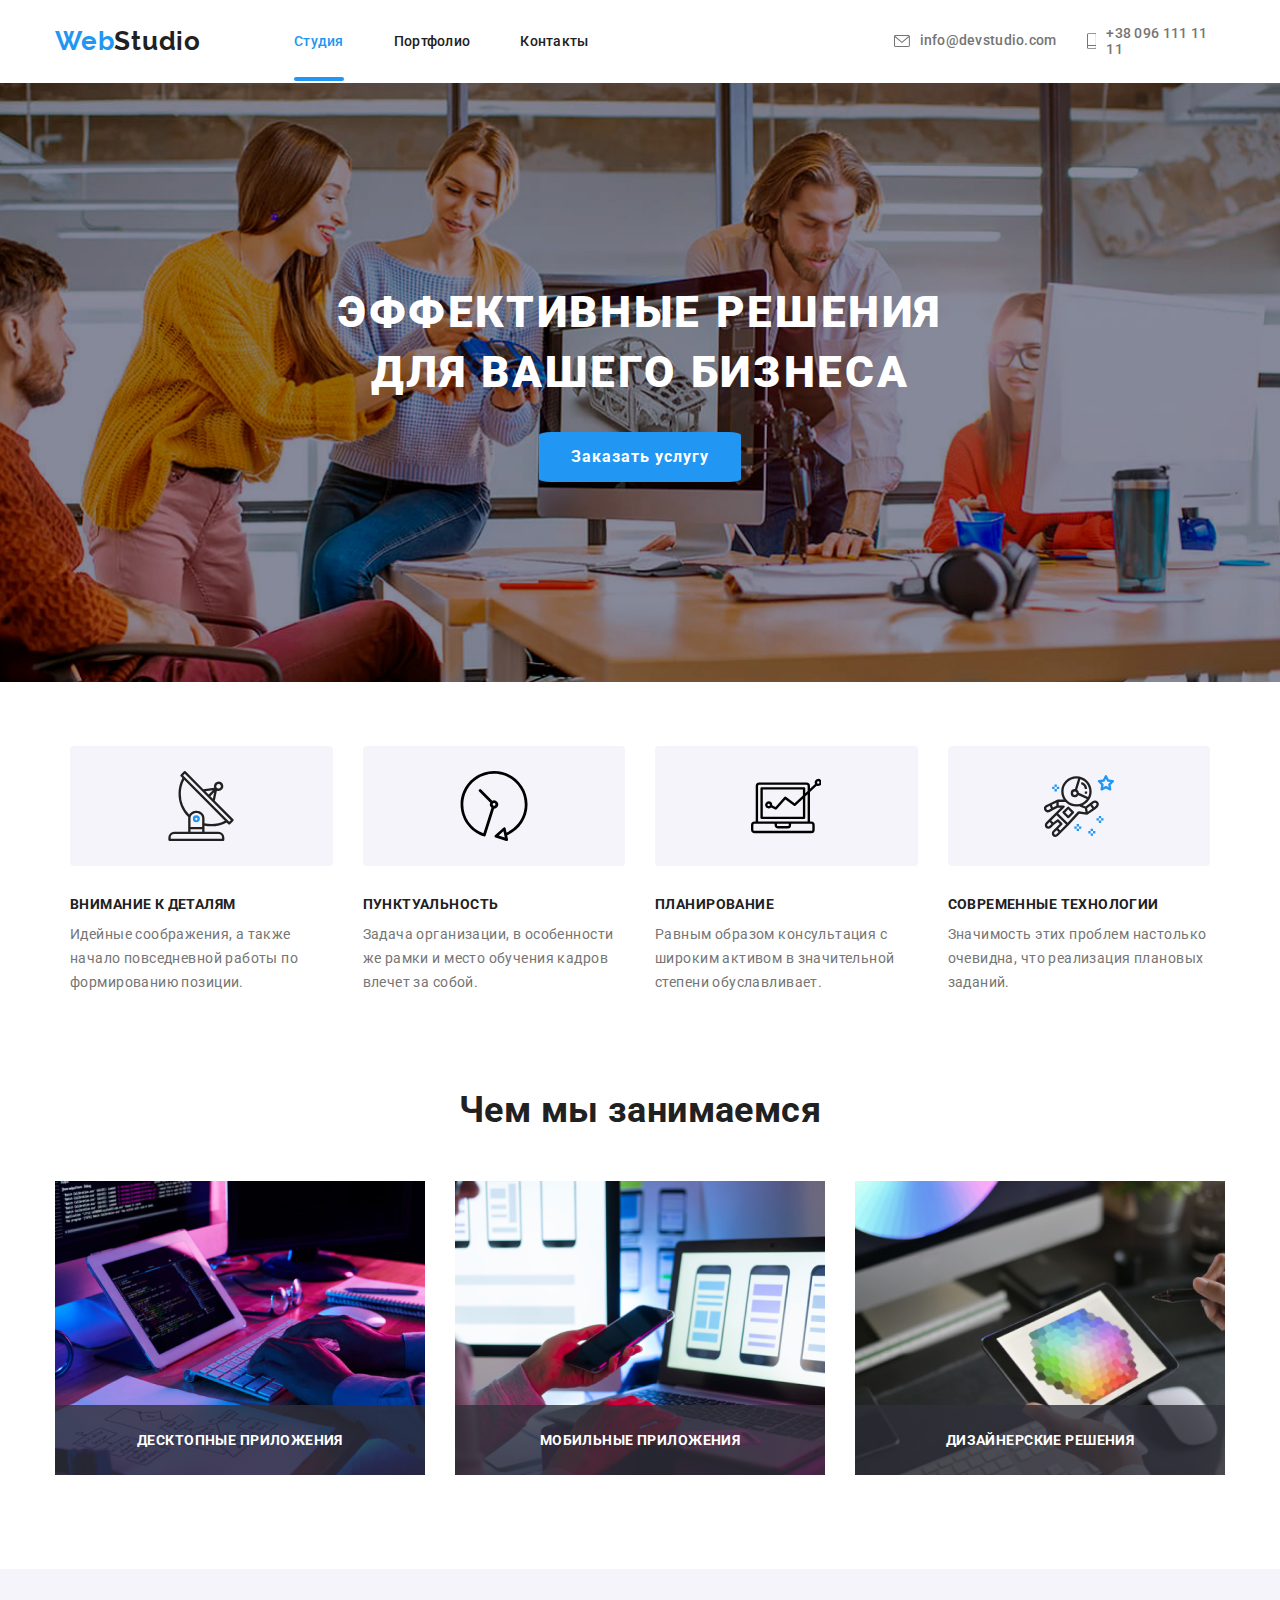
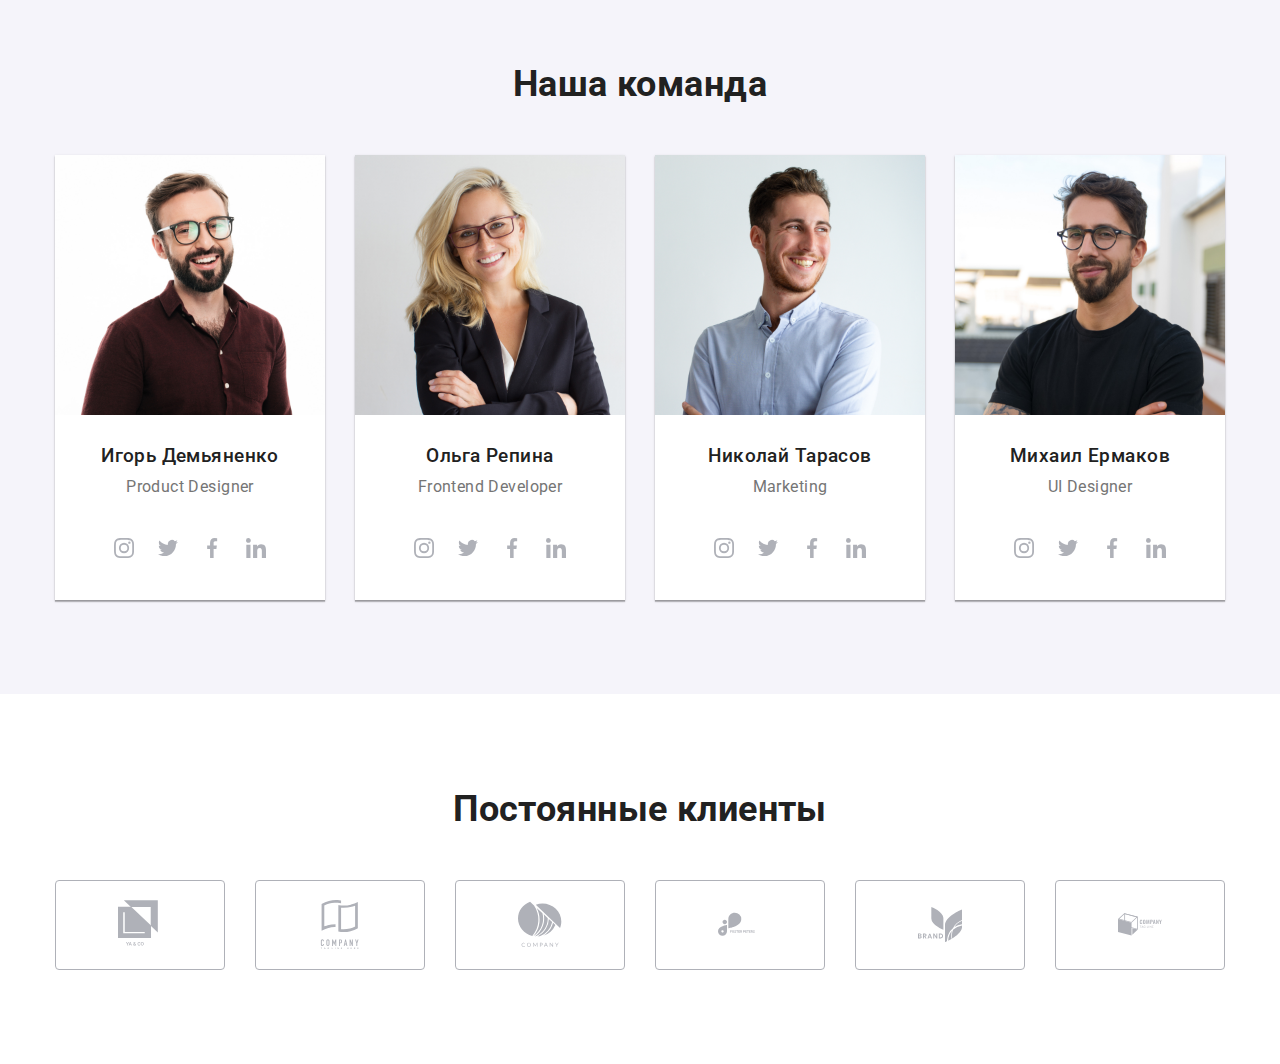
==== commit 372cf810: "Fixing stylesheet" ====
--- a/index.html
+++ b/index.html
@@ -15,13 +15,13 @@
     <link rel="stylesheet" href="./CSS/main.min.css" />
   </head>
   <body>
-    <!-- <header>
+    <header>
       <div class="container header-container">
         <a lang="en" href="./" class="link logo"
           >Web<span class="header-logo">Studio</span></a
         >
-        <button type="button" class="mobile-menu">
-          <svg width="40" height="40" class="mobile-menu__button">
+        <button type="button" class="mobile-menu" data-menu-button>
+          <svg class="mobile-menu__button">
             <use
               class="burger"
               href="./images/symbol-defs.svg#mobile_menu"
@@ -32,7 +32,7 @@
             ></use>
           </svg>
         </button>
-        <div class="hidden-menu">
+        <div class="hidden-menu" data-menu>
           <nav class="nav-container">
             <ul class="list">
               <li class="list-item">
@@ -52,7 +52,7 @@
           <ul class="list">
             <li class="contacts list-item">
               <a href="mailto:info@devstudio.com" class="link contacts-head">
-                <svg class="contacts-svg">
+                <svg class="contacts-svg mail-icon">
                   <use href="./images/symbol-defs.svg#mail"></use>
                 </svg>
                 info@devstudio.com
@@ -60,7 +60,7 @@
             </li>
             <li class="contacts list-item">
               <a href="tel:+380961111111" class="link contacts-head">
-                <svg class="contacts-svg">
+                <svg class="contacts-svg tel-icon">
                   <use href="./images/symbol-defs.svg#tel"></use>
                 </svg>
                 +38 096 111 11 11
@@ -69,7 +69,7 @@
           </ul>
         </div>
       </div>
-    </header> -->
+    </header>
     <main>
       <section class="section first-screen">
         <div class="container hero section">
@@ -535,5 +535,6 @@
     </div>
 
     <script src="./js/modal.js"></script> -->
+    <script src="./js/mobile-menu.js"></script>
   </body>
 </html>
--- a/CSS/main.min.css
+++ b/CSS/main.min.css
@@ -1,2 +1,2 @@
-@font-face{font-family:"Raleway";src:url("../fonts/raleway-700-normal.woff2") format("woff2"),url("../fonts/raleway-700-normal.woff") format("woff"),url("../fonts/raleway-700-normal.ttf") format("truetype");font-weight:700;font-style:normal}*,::after,::before{box-sizing:border-box}body{color:#212121;font-family:Roboto, sans-serif;font-size:14px;font-weight:400;line-height:1.71;letter-spacing:0.03em;margin-top:0;margin-bottom:0}h1,h2,h3,h4,p{margin:0;padding:0}img{display:block}.link{text-decoration:none;margin:0;padding:0;color:#212121}.list{margin:0;padding:0;list-style:none}.container{width:1600px;margin-left:auto;margin-right:auto}.container{width:100%;margin-left:auto;margin-right:auto}@media screen and (min-width: 768px){.container{width:768px}}@media screen and (min-width: 1170px){.container{width:1170px}}html{min-width:480px}.logo{color:#2196f3;font-family:Raleway, sans-serif;font-weight:700;font-size:26px;line-height:1.192;letter-spacing:0.03em}.header-logo{color:#212121}.footer.logo{color:#fff}.header-logo{color:#212121}.header.list,.contacts-head{font-weight:500;font-size:14px;line-height:1.143;letter-spacing:0.02em;transition:color 250ms cubic-bezier(0.4, 0, 0.2, 1)}.contacts-head{color:#757575}.contacts-head:hover,.contacts-head:focus{color:#2196f3}.header-container{position:relative;display:flex;justify-content:center;align-items:center}.header-container .list .list-item:not(:last-child){margin-right:50px}.header-container .logo{margin-right:93px}.mobile-menu{display:inline-flex;background-color:transparent;margin:0;padding:0;border:none}.mobile-menu__button{text-align:center;transition:fill 250ms cubic-bezier(0.4, 0, 0.2, 1)}.mobile-menu__button:hover,.mobile-menu__button:focus{fill:#2196f3}.mobile-menu__button .cross{display:none}.hidden-menu{position:absolute;top:100%;left:0;width:100%}.nav-link{font-weight:500;font-size:14px;line-height:1.143;letter-spacing:0.02em;transition:color 250ms cubic-bezier(0.4, 0, 0.2, 1)}.nav-link:hover,.nav-link:focus{color:#2196f3}.nav-link.active{color:#2196f3}.nav-container .list-item{position:relative}.decor-line{position:absolute;bottom:-28px;width:100%;height:4px;background-color:#2196f3;border-radius:2px;opacity:0}.nav-container .nav-link.active+.decor-line{opacity:1}.nav-container .list .list-item:last-child{margin-right:331px}.contacts-svg{fill:#757575;margin-right:10px;transition:fill 250ms cubic-bezier(0.4, 0, 0.2, 1)}.contacts-svg:nth-child(1){width:16px;height:12px}.contacts-svg:nth-child(2){width:10px;height:16px}.contacts-head:hover .contacts-svg,.contacts-head:focus .contacts-svg{fill:#2196f3}.hero.section{width:360px;margin-left:auto;margin-right:auto;text-align:center;padding-top:118px;padding-bottom:118px}@media screen and (min-width: 1170px){.hero.section{width:696px;padding-top:200px;padding-bottom:200px}}.main-title{color:#fff;font-weight:900;font-size:26px;line-height:1.61;letter-spacing:0.06em;text-transform:uppercase;min-width:360px;margin-bottom:30px}@media screen and (min-width: 1170px){.main-title{font-size:44px;line-height:1.36}}.first-screen{background-image:url(../images/bg-hero.jpg),linear-gradient(rgba(47,48,58,0.4), rgba(47,48,58,0.4));background-repeat:no-repeat;background-size:cover;background-color:#c4c4c4;background-position:center}.button{padding:10px 32px;color:#fff;background-color:#2196f3;font-weight:700;font-size:16px;line-height:1.87;align-items:center;text-align:center;letter-spacing:0.06em;border-radius:6%;transition:color 250ms cubic-bezier(0.4, 0, 0.2, 1),background-color 250ms cubic-bezier(0.4, 0, 0.2, 1)}.button:hover,.button:focus{color:#2196f3;background-color:#fff;outline:0}.modal .button{display:flex;justify-content:center;align-items:center;width:200px;height:50px;margin-bottom:40px;box-shadow:0px 4px 4px rgba(0,0,0,0.15);border-radius:4px;border-color:#2196f3}.portfolio-button{color:#212121;background-color:#f5f4fa;font-weight:500;font-size:16px;line-height:1.62;text-align:center;letter-spacing:0.03em;padding-top:6px;padding-right:22px;padding-left:22px;padding-bottom:6px;border:0;border-radius:4px;transition:color 250ms cubic-bezier(0.4, 0, 0.2, 1),background-color 250ms cubic-bezier(0.4, 0, 0.2, 1),box-shadow 250ms cubic-bezier(0.4, 0, 0.2, 1)}.portfolio-button:hover,.portfolio-button:focus{color:#fff;background-color:#2196f3;box-shadow:0px 3px 1px rgba(0,0,0,0.1),0px 1px 2px rgba(0,0,0,0.08),0px 2px 2px rgba(0,0,0,0.12)}.button-list{display:flex;justify-content:center;padding-top:94px;padding-bottom:50px}.button-list .list:not(:last-child){margin-right:8px}.section-title{color:#212121;font-weight:700;font-size:36px;line-height:1.167;text-align:center;margin-bottom:50px}.strength-container{padding-top:30px;padding-bottom:60px}@media screen and (min-width: 1170px){.strength-container{padding-top:64px;padding-bottom:94px}}.strength.title{font-weight:700;font-size:14px;line-height:1.172;text-transform:uppercase;margin-bottom:10px}@media screen and (max-width: 767px){.strength.title{text-align:center}}.strength-text{color:#757575}.strength.list{display:block}@media screen and (min-width: 768px){.strength.list{display:flex;flex-wrap:wrap}}.strength.list-item{margin-right:15px;margin-left:15px}@media screen and (min-width: 768px){.strength.list-item{width:calc(100% / 2 - 30px);margin-top:30px}}@media screen and (min-width: 1170px){.strength.list-item{width:calc(100% / 4 - 30px);margin-top:0}}.strength-svg-container{display:flex;justify-content:center;align-items:center;width:100%;height:120px;background-color:#f5f4fa;border-radius:4px;margin-bottom:30px}.strength-svg{width:70px;height:70px}.team-section{text-align:center;font-size:16px;line-height:1.188;background-color:#f5f4fa}.team.member{color:#212121;font-weight:500;padding-bottom:10px;padding-top:30px}.team.job{color:#757575;font-weight:400;padding-bottom:30px}.team.foto{display:block;width:100%;height:auto}@media screen and (min-width: 768px){.team.foto{width:354px}}@media screen and (min-width: 1170px){.team.foto{width:270px}}.team-container{padding-top:94px;padding-bottom:64px}.team-list{display:block;margin-right:-15px;margin-left:-15px}@media screen and (min-width: 768px){.team-list{display:flex;justify-content:center;flex-wrap:wrap;flex-basis:calc(100% / 2 - 30px)}}@media screen and (min-width: 1170px){.team-list{flex-basis:calc(100% / 4 - 30px)}}.team.list-item{margin-right:15px;margin-left:15px;margin-bottom:30px;background-color:#fff;box-shadow:0px 1px 3px rgba(0,0,0,0.12),0px 1px 1px rgba(0,0,0,0.14),0px 2px 1px rgba(0,0,0,0.2)}.team-list .social-list{display:flex;justify-content:center}.link-team-social{display:flex;width:44px;height:44px;margin-bottom:30px;justify-content:center;align-items:center;border-radius:50%;transition:background-color 250ms cubic-bezier(0.4, 0, 0.2, 1)}.link-team-social:hover,.link-team-social:focus{background-color:#2196f3}.team.social-svg{fill:#afb1b8;width:20px;height:20px;transition:fill 250ms cubic-bezier(0.4, 0, 0.2, 1)}.link-team-social:hover .team.social-svg,.link-team-social:focus .team.social-svg{fill:#fff}.footer-social .list{display:flex}.footer.social-svg{display:flex;justify-content:center;align-items:center}.link-footer-social{width:44px;height:44px;display:flex;justify-content:center;align-items:center;background-color:rgba(255,255,255,0.1);border-radius:50%;transition:background-color 250ms cubic-bezier(0.4, 0, 0.2, 1)}.link-footer-social:hover,.link-footer-social:focus{background-color:#2196f3}.footer.social-svg{fill:#fff;width:20px;height:20px;transition:fill 250ms cubic-bezier(0.4, 0, 0.2, 1)}.footer-social .list-item:not(:last-child){margin-right:10px}.footer-social{padding-top:72px;margin-left:70px}.work-container{display:none}@media screen and (min-width: 1170px){.work-container{display:block;padding-bottom:94px}}.work.list{display:flex;justify-content:center}.work.list .list-item{position:relative}.work.list .list-item:not(:last-child){margin-right:30px}.work-caption{position:absolute;bottom:0;left:0;right:0;font-weight:700;line-height:1.143;text-align:center;text-transform:uppercase;color:#fff;display:inline-block;width:100%;padding-top:27px;padding-bottom:27px;background:rgba(47,48,58,0.8)}.clients-container{padding-top:94px;padding-bottom:64px}.clients-list{display:flex;flex-wrap:wrap;justify-content:center;flex-basis:calc(100% / 2 - 30px)}@media screen and (min-width: 768px){.clients-list{flex-basis:calc(100% / 3 - 30px)}}@media screen and (min-width: 1170px){.clients-list{flex-basis:100%;flex-wrap:nowrap}}.client-svg{display:flex;justify-content:center;align-items:center;width:210px;height:90px;border:1px solid #afb1b8;border-radius:4px;margin-right:15px;margin-left:15px;margin-bottom:30px}@media screen and (min-width: 768px){.client-svg{width:226px}}@media screen and (min-width: 1170px){.client-svg{width:170px}}.client-svg:hover,.client-svg:focus{border:1px solid #2196f3}.client-svg:hover .svg-icon,.client-svg:focus .svg-icon{fill:#2196f3}.svg-icon{fill:#afb1b8}.svg-icon:nth-child(1){width:44px;height:49px}.svg-icon:nth-child(2){width:40px;height:52px}.svg-icon:nth-child(3){width:41px;height:43px}.svg-icon:nth-child(4){width:80px;height:42px}.svg-icon:nth-child(5){width:59px;height:47px}.svg-icon:nth-child(6){width:88px;height:45px}.contacts-foot{color:rgba(255,255,255,0.6)}.contacts-foot:hover,.contacts-foot:focus{color:#2196f3}.address-foot{color:#fff}.address-foot:hover,.address-foot:focus{color:#2196f3}.footer-main{background-color:#2f303a;font-style:normal}.footer-main-container{width:1600px;margin-right:auto;margin-left:auto;padding-left:215px;display:flex}.footer-container{padding-bottom:60px;padding-top:60px}.footer.list{padding-top:20px;font-weight:500;font-size:14px;line-height:1.143;letter-spacing:0.02em;transition:color 250ms cubic-bezier(0.4, 0, 0.2, 1)}.footer.list .list-item:not(:last-child){margin-bottom:9px}.title-footer{font-family:Roboto;font-weight:700;font-size:14px;line-height:1.143;letter-spacing:0.03em;text-transform:uppercase;color:#ffffff;margin-bottom:20px}.footer-form-container{padding-top:72px;margin-left:93px}.footer-form{display:flex}.footer-input{padding:0 0 0 16px;margin-right:12px;width:358px;height:50px;background-color:transparent;border:1px solid rgba(255,255,255,0.3);border-radius:4px;font-size:16px;line-height:1.25;color:#fff;transition:border 250ms cubic-bezier(0.4, 0, 0.2, 1)}.footer-input:focus{border-color:#2196f3;outline:0}.footer-input::placeholder{font-size:16px;line-height:1.25;display:flex;align-items:center;transition:color 250ms cubic-bezier(0.4, 0, 0.2, 1)}.footer-form .button{display:flex;justify-content:center;align-items:center;padding:0;width:200px;height:50px}.footer-form-svg{margin-left:10px;fill:#fff;transition:fill 250ms cubic-bezier(0.4, 0, 0.2, 1)}.footer-form .button:hover .footer-form-svg,.footer-form .button:focus .footer-form-svg{fill:#2196f3}.backdrop{position:fixed;top:0;left:0;width:100%;height:100%;background-color:rgba(0,0,0,0.2);opacity:1;overflow:scroll;transition:opacity 250ms cubic-bezier(0.4, 0, 0.2, 1)}.backdrop.is-hidden{opacity:0;pointer-events:none}.modal{position:absolute;display:flex;flex-direction:column;align-items:center;top:50%;left:50%;transform:translate(-50%, -50%) scale(1);overflow:auto;width:530px;height:580px;background-color:#fff;box-shadow:0px 1px 3px rgba(0,0,0,0.12),0px 1px 1px rgba(0,0,0,0.14),0px 2px 1px rgba(0,0,0,0.2);border-radius:4px;transition:transform 250ms cubic-bezier(0.4, 0, 0.2, 1)}.backdrop.is-hidden .modal{top:50%;left:50%;transform:translate(-50%, -50%) scale(0.5)}.close-modal{position:absolute;top:8px;right:8px;display:flex;justify-content:center;align-items:center;padding-top:10px;padding-bottom:10px;padding-right:9px;padding-left:9px;background-color:#fff;border:1px solid rgba(0,0,0,0.1);border-radius:50%}.close-modal:hover,.close-modal:focus{cursor:pointer}.modal-title{margin-top:40px;margin-right:40px;margin-left:40px;margin-bottom:12px;font-weight:700;font-size:20px;line-height:1.15;text-align:center;letter-spacing:0.03em}.modal-form{width:100%;padding-left:40px;padding-right:40px;transition:border 250ms cubic-bezier(0.4, 0, 0.2, 1),fill 250ms cubic-bezier(0.4, 0, 0.2, 1)}.modal-form.field{margin-bottom:10px}.modal-form.area{margin-bottom:20px}.form-field{width:100%;height:40px;resize:none;padding-left:42px;padding-right:42px;border:1px solid rgba(33,33,33,0.2);border-radius:4px;transition:border 250ms cubic-bezier(0.4, 0, 0.2, 1)}.form-field:focus{border:1px solid #2196f3;border-radius:4px;outline:0}.form-field:last-child{height:120px;padding-left:15px;padding-right:15px;padding-top:10px;padding-bottom:10px}.area .form-field{height:120px;resize:none;padding-top:12px;padding-bottom:12px;padding-right:16px;padding-left:16px}.modal-form.checkbox{display:flex;justify-content:center;margin-bottom:30px}.modal-form-label{position:relative;font-size:14px;line-height:1.71;letter-spacing:0.03em;color:#757575;cursor:pointer}.link.modal-link{margin-left:5px;color:#2196f3;text-decoration:underline}.modal-form-svg{position:absolute;left:15px;top:36px;transition:fill 250ms cubic-bezier(0.4, 0, 0.2, 1)}.form-field:focus+.modal-form-svg{fill:#2196f3}.checkbox-form-field{-webkit-appearance:none;-moz-appearance:none;appearance:none;position:absolute}.checkbox-icon{display:inline-block;width:16px;height:15px;border:2px solid #212121;border-radius:2px;margin-right:7px;transition:background-color 250ms cubic-bezier(0.4, 0, 0.2, 1),border 250ms cubic-bezier(0.4, 0, 0.2, 1)}.checkbox-form-field:checked+.checkbox-icon{background-origin:border-box;background-color:#2196f3;border-color:#2196f3;background-image:url(../images/checkbox-icon.svg);background-repeat:no-repeat;background-position:50% 50%}.modal-form-label.checkbox{display:flex;align-items:center}
+@font-face{font-family:"Raleway";src:url("../fonts/raleway-700-normal.woff2") format("woff2"),url("../fonts/raleway-700-normal.woff") format("woff"),url("../fonts/raleway-700-normal.ttf") format("truetype");font-weight:700;font-style:normal}*,::after,::before{box-sizing:border-box}body{color:#212121;font-family:Roboto, sans-serif;font-size:14px;font-weight:400;line-height:1.71;letter-spacing:0.03em;margin-top:0;margin-bottom:0}h1,h2,h3,h4,p{margin:0;padding:0}img{display:block}button{margin:0;padding:0;border:none;background-color:transparent}.link{text-decoration:none;margin:0;padding:0;color:#212121}.list{margin:0;padding:0;list-style:none}.container{width:1600px;margin-left:auto;margin-right:auto}.container{width:100%;margin-left:auto;margin-right:auto}@media screen and (min-width: 768px){.container{width:768px}}@media screen and (min-width: 1170px){.container{width:1170px}}html{min-width:480px}.logo{color:#2196f3;font-family:Raleway, sans-serif;font-weight:700;font-size:24px;line-height:1.174;letter-spacing:0.03em}@media screen and (min-width: 1170px){.logo{font-size:26px}}.header-logo{color:#212121}.footer.logo{color:#fff}.header-logo{color:#212121}.contacts-head{font-weight:500;font-size:18px;line-height:1.171;letter-spacing:0.02em;transition:color 250ms cubic-bezier(0.4, 0, 0.2, 1)}@media screen and (min-width: 768px){.contacts-head{font-size:12px}}@media screen and (min-width: 1170px){.contacts-head{font-size:14px}}.contacts-head{color:#757575}.contacts-head:hover,.contacts-head:focus{color:#2196f3}.header-container{position:relative;padding:16px 15px;display:flex;justify-content:space-between;align-items:center}@media screen and (min-width: 768px){.header-container{padding-top:18px;padding-bottom:18px}}@media screen and (min-width: 1170px){.header-container{justify-content:center;padding-right:0;padding-left:0;padding-top:25px;padding-bottom:25px}}@media screen and (min-width: 768px){.header-container .logo{margin-right:88px}}@media screen and (min-width: 1170px){.header-container .logo{margin-right:93px}}.mobile-menu{width:40px;height:40px}.mobile-menu__button{display:flex;align-items:center;width:100%;height:100%;transition:fill 250ms cubic-bezier(0.4, 0, 0.2, 1)}.mobile-menu__button:hover,.mobile-menu__button:focus{fill:#2196f3}.mobile-menu__button .cross{display:none}@media screen and (min-width: 768px){.mobile-menu{display:none}}.hidden-menu{position:absolute;top:100%;left:0;width:100%;background-color:white}@media screen and (min-width: 768px){.hidden-menu{position:initial;display:flex}.hidden-menu .list{display:flex}}.link.contacts-head{display:inline-flex;width:100%}.nav-link{display:inline-flex;font-weight:500;font-size:18px;line-height:1.166;letter-spacing:0.02em;transition:color 250ms cubic-bezier(0.4, 0, 0.2, 1)}.nav-link:hover,.nav-link:focus{color:#2196f3}.nav-link.active{color:#2196f3}@media screen and (min-width: 768px){.nav-link{font-size:14px;line-height:1.142}}.nav-container{display:flex;align-items:center}.nav-container .list{width:100%}@media screen and (max-width: 767px){.nav-container .list{display:flex;flex-direction:column;align-items:center;margin-top:60px;margin-bottom:8px}}.hidden-menu>.list{display:flex;flex-direction:column;align-items:center;font-size:18px;line-height:1.166;padding-bottom:60px}.hidden-menu>.list .list-item .contacts-head{align-items:center}.hidden-menu>.list .list-item:not(:last-child){margin-bottom:16px}@media screen and (min-width: 768px){.hidden-menu>.list{align-items:flex-start;padding-bottom:0;font-size:12px;line-height:1.16}.hidden-menu>.list .list-item:not(:last-child){margin-bottom:10px}}@media screen and (min-width: 1170px){.hidden-menu>.list{flex-direction:row;align-items:center;justify-content:center;font-size:14px;line-height:1.14}.hidden-menu>.list .list-item:not(:last-child){margin-right:30px;margin-bottom:0}}.nav-container .list-item{position:relative;display:inline-flex;margin-bottom:52px}@media screen and (min-width: 768px){.nav-container .list-item{margin-bottom:0}.nav-container .list-item:not(:last-child){margin-right:50px}}@media screen and (min-width: 768px){.nav-container .list-item:last-child{margin-right:84px}}@media screen and (min-width: 1170px){.nav-container .list-item:last-child{margin-right:305px}}.decor-line{position:absolute;bottom:-8px;width:100%;height:4px;background-color:#2196f3;border-radius:2px;opacity:0}.nav-container .nav-link.active+.decor-line{opacity:1}@media screen and (min-width: 768px){.decor-line{bottom:-32px}}@media screen and (max-width: 767px){.hidden-menu{opacity:0;pointer-events:none;transition:opacity 250ms cubic-bezier(0.4, 0, 0.2, 1)}.hidden-menu.is-open{opacity:1;pointer-events:initial}}.contacts-svg{fill:#757575;margin-right:10px;transition:fill 250ms cubic-bezier(0.4, 0, 0.2, 1)}@media screen and (min-width: 768px) and (max-width: 1169px){.contacts-svg{margin-right:8px}}.contacts-svg.mail-icon{width:16px;height:12px}@media screen and (min-width: 768px) and (max-width: 1169px){.contacts-svg.mail-icon{width:14px;height:10px}}.contacts-svg.tel-icon{width:10px;height:16px}@media screen and (min-width: 768px) and (max-width: 1169px){.contacts-svg.tel-icon{width:10px;height:14px}}.contacts-head:hover .contacts-svg,.contacts-head:focus .contacts-svg{fill:#2196f3}.hero.section{width:360px;margin-left:auto;margin-right:auto;text-align:center;padding-top:118px;padding-bottom:118px}@media screen and (min-width: 1170px){.hero.section{width:696px;padding-top:200px;padding-bottom:200px}}.main-title{color:#fff;font-weight:900;font-size:26px;line-height:1.61;letter-spacing:0.06em;text-transform:uppercase;min-width:360px;margin-bottom:30px}@media screen and (min-width: 1170px){.main-title{font-size:44px;line-height:1.36}}.first-screen{width:100%;background-image:url(../images/bg-hero.jpg),linear-gradient(rgba(47,48,58,0.4), rgba(47,48,58,0.4));background-repeat:no-repeat;background-size:cover;background-color:#c4c4c4;background-position:center}.button{padding:10px 32px;color:#fff;background-color:#2196f3;font-weight:700;font-size:16px;line-height:1.87;align-items:center;text-align:center;letter-spacing:0.06em;border-radius:6%;transition:color 250ms cubic-bezier(0.4, 0, 0.2, 1),background-color 250ms cubic-bezier(0.4, 0, 0.2, 1)}.button:hover,.button:focus{color:#2196f3;background-color:#fff;outline:0}.modal .button{display:flex;justify-content:center;align-items:center;width:200px;height:50px;margin-bottom:40px;box-shadow:0px 4px 4px rgba(0,0,0,0.15);border-radius:4px;border-color:#2196f3}.portfolio-button{color:#212121;background-color:#f5f4fa;font-weight:500;font-size:16px;line-height:1.62;text-align:center;letter-spacing:0.03em;margin-right:8px;margin-bottom:15px;padding-top:6px;padding-right:22px;padding-left:22px;padding-bottom:6px;border:0;border-radius:4px;transition:color 250ms cubic-bezier(0.4, 0, 0.2, 1),background-color 250ms cubic-bezier(0.4, 0, 0.2, 1),box-shadow 250ms cubic-bezier(0.4, 0, 0.2, 1)}.portfolio-button:hover,.portfolio-button:focus{color:#fff;background-color:#2196f3;box-shadow:0px 3px 1px rgba(0,0,0,0.1),0px 1px 2px rgba(0,0,0,0.08),0px 2px 2px rgba(0,0,0,0.12)}.button-list{display:flex;justify-content:flex-start;flex-wrap:wrap;margin-left:15px;margin-right:-8px;padding-bottom:35px;padding-top:60px}@media screen and (min-width: 768px){.button-list{justify-content:center}}@media screen and (min-width: 1170px){.button-list{padding-top:94px}}.section-title{color:#212121;font-weight:700;font-size:36px;line-height:1.167;text-align:center;margin-bottom:50px}.strength-container{padding-top:30px;padding-bottom:60px}@media screen and (min-width: 1170px){.strength-container{padding-top:64px;padding-bottom:94px}}.strength.title{font-weight:700;font-size:14px;line-height:1.172;text-transform:uppercase;margin-bottom:10px}@media screen and (max-width: 767px){.strength.title{text-align:center}}.strength-text{color:#757575}.strength.list{display:block}@media screen and (min-width: 768px){.strength.list{display:flex;flex-wrap:wrap}}.strength.list-item{margin-right:15px;margin-left:15px}@media screen and (min-width: 768px){.strength.list-item{width:calc(100% / 2 - 30px);margin-top:30px}}@media screen and (min-width: 1170px){.strength.list-item{width:calc(100% / 4 - 30px);margin-top:0}}.strength-svg-container{display:flex;justify-content:center;align-items:center;width:100%;height:120px;background-color:#f5f4fa;border-radius:4px;margin-bottom:30px}.strength-svg{width:70px;height:70px}.team-section{text-align:center;font-size:16px;line-height:1.188;background-color:#f5f4fa}.team.member{color:#212121;font-weight:500;padding-bottom:10px;padding-top:30px}.team.job{color:#757575;font-weight:400;padding-bottom:30px}.team.foto{display:block;width:100%;height:auto}@media screen and (min-width: 768px){.team.foto{width:354px}}@media screen and (min-width: 1170px){.team.foto{width:270px}}.team-container{padding-top:94px;padding-bottom:64px}.team-list{display:block;margin-right:-15px;margin-left:-15px}@media screen and (min-width: 768px){.team-list{display:flex;justify-content:center;flex-wrap:wrap;flex-basis:calc(100% / 2 - 30px)}}@media screen and (min-width: 1170px){.team-list{flex-basis:calc(100% / 4 - 30px)}}.team.list-item{margin-right:15px;margin-left:15px;margin-bottom:30px;background-color:#fff;box-shadow:0px 1px 3px rgba(0,0,0,0.12),0px 1px 1px rgba(0,0,0,0.14),0px 2px 1px rgba(0,0,0,0.2)}.team-list .social-list{display:flex;justify-content:center}.link-team-social{display:flex;width:44px;height:44px;margin-bottom:30px;justify-content:center;align-items:center;border-radius:50%;transition:background-color 250ms cubic-bezier(0.4, 0, 0.2, 1)}.link-team-social:hover,.link-team-social:focus{background-color:#2196f3}.team.social-svg{fill:#afb1b8;width:20px;height:20px;transition:fill 250ms cubic-bezier(0.4, 0, 0.2, 1)}.link-team-social:hover .team.social-svg,.link-team-social:focus .team.social-svg{fill:#fff}.footer-social .list{display:flex}.footer.social-svg{display:flex;justify-content:center;align-items:center}.link-footer-social{width:44px;height:44px;display:flex;justify-content:center;align-items:center;background-color:rgba(255,255,255,0.1);border-radius:50%;transition:background-color 250ms cubic-bezier(0.4, 0, 0.2, 1)}.link-footer-social:hover,.link-footer-social:focus{background-color:#2196f3}.footer.social-svg{fill:#fff;width:20px;height:20px;transition:fill 250ms cubic-bezier(0.4, 0, 0.2, 1)}.footer-social .list-item:not(:last-child){margin-right:10px}.footer-social{padding-top:72px;margin-left:70px}.work-container{display:none}@media screen and (min-width: 1170px){.work-container{display:block;padding-bottom:94px}}.work.list{display:flex;justify-content:center}.work.list .list-item{position:relative}.work.list .list-item:not(:last-child){margin-right:30px}.work-caption{position:absolute;bottom:0;left:0;right:0;font-weight:700;line-height:1.143;text-align:center;text-transform:uppercase;color:#fff;display:inline-block;width:100%;padding-top:27px;padding-bottom:27px;background:rgba(47,48,58,0.8)}.clients-container{padding-top:94px;padding-bottom:64px}.clients-list{display:flex;flex-wrap:wrap;justify-content:center;flex-basis:calc(100% / 2 - 30px)}@media screen and (min-width: 768px){.clients-list{flex-basis:calc(100% / 3 - 30px)}}@media screen and (min-width: 1170px){.clients-list{flex-basis:100%;flex-wrap:nowrap}}.client-svg{display:flex;justify-content:center;align-items:center;width:210px;height:90px;border:1px solid #afb1b8;border-radius:4px;margin-right:15px;margin-left:15px;margin-bottom:30px}@media screen and (min-width: 768px){.client-svg{width:226px}}@media screen and (min-width: 1170px){.client-svg{width:170px}}.client-svg:hover,.client-svg:focus{border:1px solid #2196f3}.client-svg:hover .svg-icon,.client-svg:focus .svg-icon{fill:#2196f3}.svg-icon{fill:#afb1b8}.svg-icon:nth-child(1){width:44px;height:49px}.svg-icon:nth-child(2){width:40px;height:52px}.svg-icon:nth-child(3){width:41px;height:43px}.svg-icon:nth-child(4){width:80px;height:42px}.svg-icon:nth-child(5){width:59px;height:47px}.svg-icon:nth-child(6){width:88px;height:45px}.contacts-foot{color:rgba(255,255,255,0.6)}.contacts-foot:hover,.contacts-foot:focus{color:#2196f3}.address-foot{color:#fff}.address-foot:hover,.address-foot:focus{color:#2196f3}.footer-main{background-color:#2f303a;font-style:normal}.footer-main-container{width:1600px;margin-right:auto;margin-left:auto;padding-left:215px;display:flex}.footer-container{padding-bottom:60px;padding-top:60px}.footer.list{padding-top:20px;font-weight:500;font-size:14px;line-height:1.143;letter-spacing:0.02em;transition:color 250ms cubic-bezier(0.4, 0, 0.2, 1)}.footer.list .list-item:not(:last-child){margin-bottom:9px}.title-footer{font-family:Roboto;font-weight:700;font-size:14px;line-height:1.143;letter-spacing:0.03em;text-transform:uppercase;color:#ffffff;margin-bottom:20px}.footer-form-container{padding-top:72px;margin-left:93px}.footer-form{display:flex}.footer-input{padding:0 0 0 16px;margin-right:12px;width:358px;height:50px;background-color:transparent;border:1px solid rgba(255,255,255,0.3);border-radius:4px;font-size:16px;line-height:1.25;color:#fff;transition:border 250ms cubic-bezier(0.4, 0, 0.2, 1)}.footer-input:focus{border-color:#2196f3;outline:0}.footer-input::placeholder{font-size:16px;line-height:1.25;display:flex;align-items:center;transition:color 250ms cubic-bezier(0.4, 0, 0.2, 1)}.footer-form .button{display:flex;justify-content:center;align-items:center;padding:0;width:200px;height:50px}.footer-form-svg{margin-left:10px;fill:#fff;transition:fill 250ms cubic-bezier(0.4, 0, 0.2, 1)}.footer-form .button:hover .footer-form-svg,.footer-form .button:focus .footer-form-svg{fill:#2196f3}.backdrop{position:fixed;top:0;left:0;width:100%;height:100%;background-color:rgba(0,0,0,0.2);opacity:1;overflow:scroll;transition:opacity 250ms cubic-bezier(0.4, 0, 0.2, 1)}.backdrop.is-hidden{opacity:0;pointer-events:none}.modal{position:absolute;display:flex;flex-direction:column;align-items:center;top:50%;left:50%;transform:translate(-50%, -50%) scale(1);overflow:auto;width:530px;height:580px;background-color:#fff;box-shadow:0px 1px 3px rgba(0,0,0,0.12),0px 1px 1px rgba(0,0,0,0.14),0px 2px 1px rgba(0,0,0,0.2);border-radius:4px;transition:transform 250ms cubic-bezier(0.4, 0, 0.2, 1)}.backdrop.is-hidden .modal{top:50%;left:50%;transform:translate(-50%, -50%) scale(0.5)}.close-modal{position:absolute;top:8px;right:8px;display:flex;justify-content:center;align-items:center;padding-top:10px;padding-bottom:10px;padding-right:9px;padding-left:9px;background-color:#fff;border:1px solid rgba(0,0,0,0.1);border-radius:50%}.close-modal:hover,.close-modal:focus{cursor:pointer}.modal-title{margin-top:40px;margin-right:40px;margin-left:40px;margin-bottom:12px;font-weight:700;font-size:20px;line-height:1.15;text-align:center;letter-spacing:0.03em}.modal-form{width:100%;padding-left:40px;padding-right:40px;transition:border 250ms cubic-bezier(0.4, 0, 0.2, 1),fill 250ms cubic-bezier(0.4, 0, 0.2, 1)}.modal-form.field{margin-bottom:10px}.modal-form.area{margin-bottom:20px}.form-field{width:100%;height:40px;resize:none;padding-left:42px;padding-right:42px;border:1px solid rgba(33,33,33,0.2);border-radius:4px;transition:border 250ms cubic-bezier(0.4, 0, 0.2, 1)}.form-field:focus{border:1px solid #2196f3;border-radius:4px;outline:0}.form-field:last-child{height:120px;padding-left:15px;padding-right:15px;padding-top:10px;padding-bottom:10px}.area .form-field{height:120px;resize:none;padding-top:12px;padding-bottom:12px;padding-right:16px;padding-left:16px}.modal-form.checkbox{display:flex;justify-content:center;margin-bottom:30px}.modal-form-label{position:relative;font-size:14px;line-height:1.71;letter-spacing:0.03em;color:#757575;cursor:pointer}.link.modal-link{margin-left:5px;color:#2196f3;text-decoration:underline}.modal-form-svg{position:absolute;left:15px;top:36px;transition:fill 250ms cubic-bezier(0.4, 0, 0.2, 1)}.form-field:focus+.modal-form-svg{fill:#2196f3}.checkbox-form-field{-webkit-appearance:none;-moz-appearance:none;appearance:none;position:absolute}.checkbox-icon{display:inline-block;width:16px;height:15px;border:2px solid #212121;border-radius:2px;margin-right:7px;transition:background-color 250ms cubic-bezier(0.4, 0, 0.2, 1),border 250ms cubic-bezier(0.4, 0, 0.2, 1)}.checkbox-form-field:checked+.checkbox-icon{background-origin:border-box;background-color:#2196f3;border-color:#2196f3;background-image:url(../images/checkbox-icon.svg);background-repeat:no-repeat;background-position:50% 50%}.modal-form-label.checkbox{display:flex;align-items:center}
 /*# sourceMappingURL=main.min.css.map */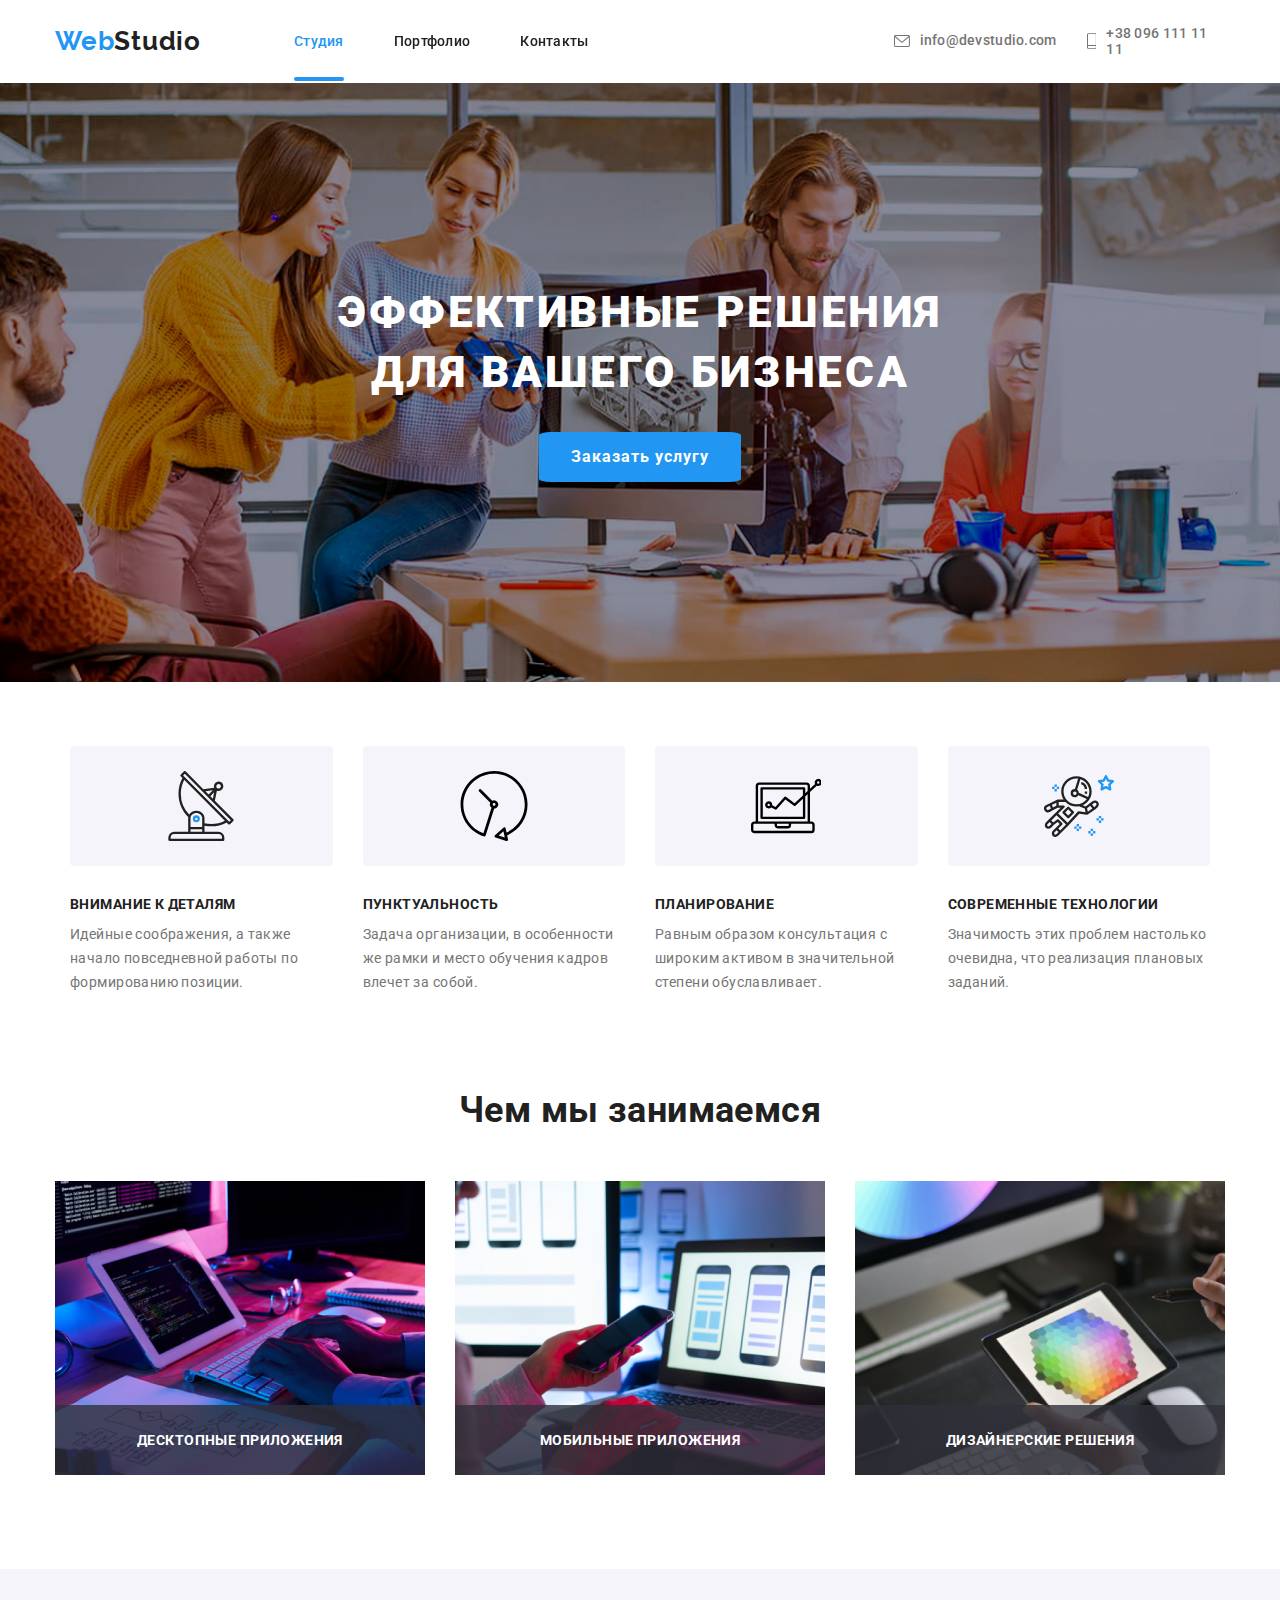
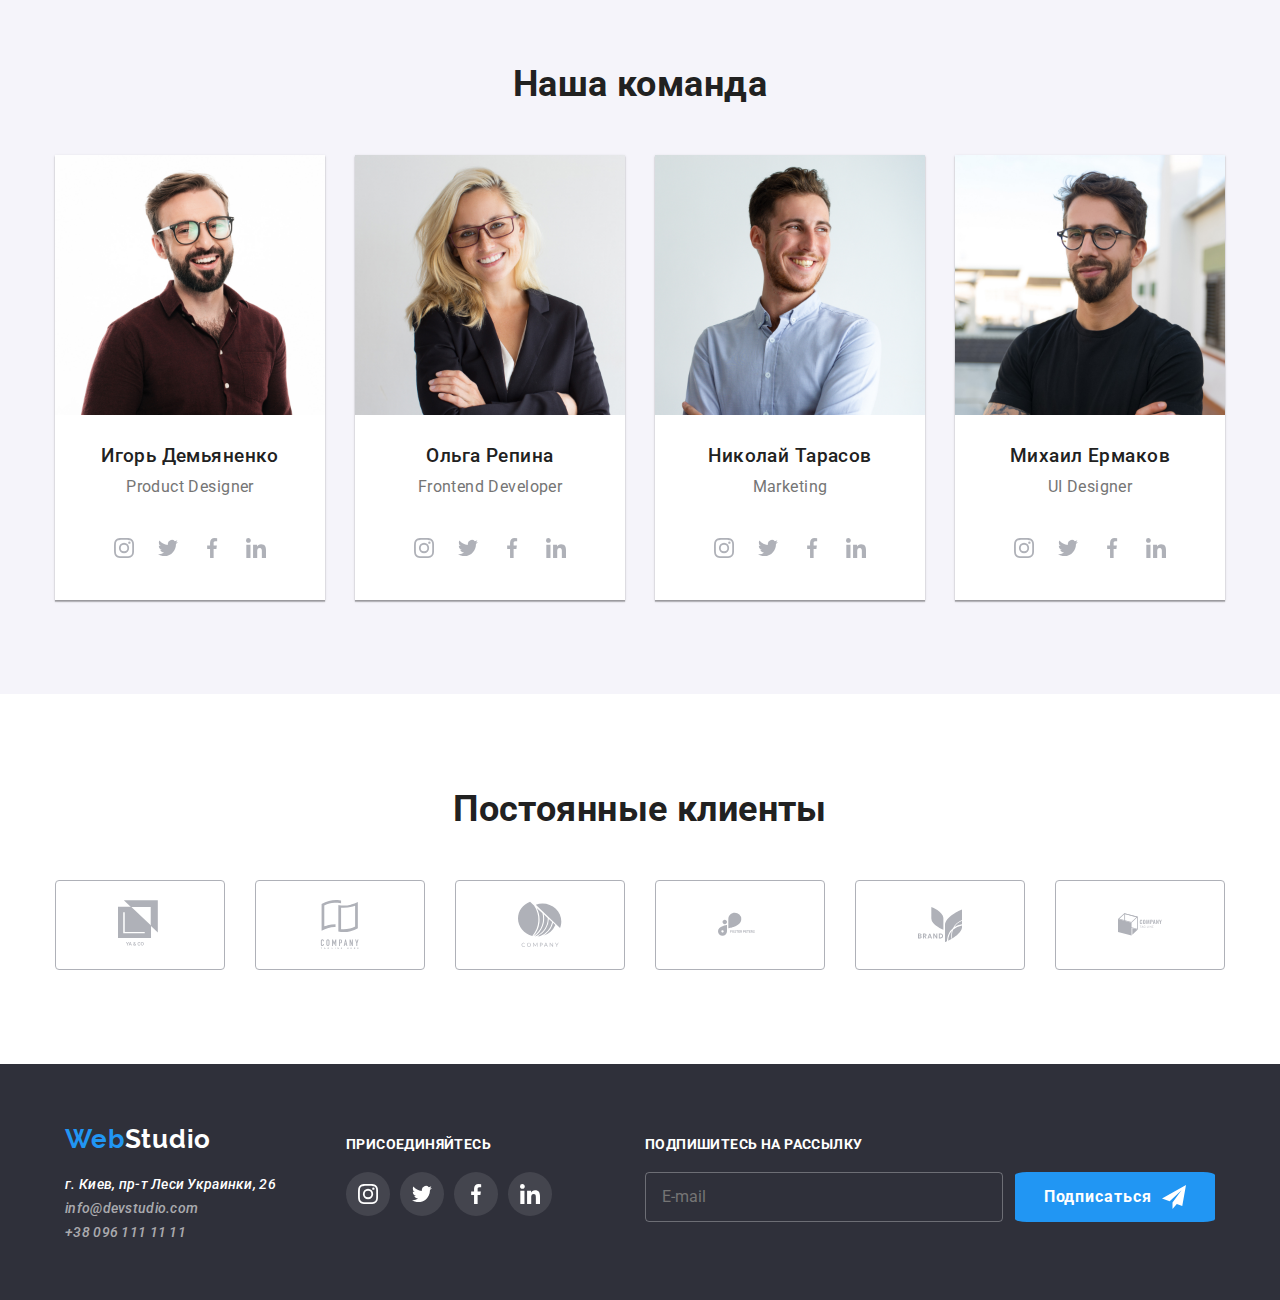
==== commit e39a7fec: "Fixing styles" ====
--- a/index.html
+++ b/index.html
@@ -20,18 +20,6 @@
         <a lang="en" href="./" class="link logo"
           >Web<span class="header-logo">Studio</span></a
         >
-        <button type="button" class="mobile-menu" data-menu-button>
-          <svg class="mobile-menu__button">
-            <use
-              class="burger"
-              href="./images/symbol-defs.svg#mobile_menu"
-            ></use>
-            <use
-              class="cross"
-              href="./images/symbol-defs.svg#mobile_menu_close"
-            ></use>
-          </svg>
-        </button>
         <div class="hidden-menu" data-menu>
           <nav class="nav-container">
             <ul class="list">
@@ -68,6 +56,24 @@
             </li>
           </ul>
         </div>
+
+        <button type="button" class="mobile-menu" data-menu-button>
+          <svg
+            width="40px"
+            heigth="40px"
+            class="mobile-menu__button"
+            aria-label="Переключатель мобильного меню"
+          >
+            <use
+              class="burger"
+              href="./images/symbol-defs.svg#mobile_menu"
+            ></use>
+            <use
+              class="cross"
+              href="./images/symbol-defs.svg#mobile_menu_close"
+            ></use>
+          </svg>
+        </button>
       </div>
     </header>
     <main>
@@ -393,7 +399,7 @@
         </div>
       </section>
     </main>
-    <!-- <footer class="footer-main">
+    <footer class="footer-main">
       <div class="footer-main-container">
         <div class="footer-container">
           <a lang="en" href="./" class="link logo">
@@ -501,7 +507,7 @@
             </svg>
           </label>
 
-          <label class="modal-form-label">
+          <label class="modal-form-label comment">
             Комментарий
             <textarea
               name="modal-mail"
@@ -534,7 +540,7 @@
       </div>
     </div>
 
-    <script src="./js/modal.js"></script> -->
+    <script src="./js/modal.js"></script>
     <script src="./js/mobile-menu.js"></script>
   </body>
 </html>
--- a/CSS/main.min.css
+++ b/CSS/main.min.css
@@ -1,2 +1,2 @@
-@font-face{font-family:"Raleway";src:url("../fonts/raleway-700-normal.woff2") format("woff2"),url("../fonts/raleway-700-normal.woff") format("woff"),url("../fonts/raleway-700-normal.ttf") format("truetype");font-weight:700;font-style:normal}*,::after,::before{box-sizing:border-box}body{color:#212121;font-family:Roboto, sans-serif;font-size:14px;font-weight:400;line-height:1.71;letter-spacing:0.03em;margin-top:0;margin-bottom:0}h1,h2,h3,h4,p{margin:0;padding:0}img{display:block}button{margin:0;padding:0;border:none;background-color:transparent}.link{text-decoration:none;margin:0;padding:0;color:#212121}.list{margin:0;padding:0;list-style:none}.container{width:1600px;margin-left:auto;margin-right:auto}.container{width:100%;margin-left:auto;margin-right:auto}@media screen and (min-width: 768px){.container{width:768px}}@media screen and (min-width: 1170px){.container{width:1170px}}html{min-width:480px}.logo{color:#2196f3;font-family:Raleway, sans-serif;font-weight:700;font-size:24px;line-height:1.174;letter-spacing:0.03em}@media screen and (min-width: 1170px){.logo{font-size:26px}}.header-logo{color:#212121}.footer.logo{color:#fff}.header-logo{color:#212121}.contacts-head{font-weight:500;font-size:18px;line-height:1.171;letter-spacing:0.02em;transition:color 250ms cubic-bezier(0.4, 0, 0.2, 1)}@media screen and (min-width: 768px){.contacts-head{font-size:12px}}@media screen and (min-width: 1170px){.contacts-head{font-size:14px}}.contacts-head{color:#757575}.contacts-head:hover,.contacts-head:focus{color:#2196f3}.header-container{position:relative;padding:16px 15px;display:flex;justify-content:space-between;align-items:center}@media screen and (min-width: 768px){.header-container{padding-top:18px;padding-bottom:18px}}@media screen and (min-width: 1170px){.header-container{justify-content:center;padding-right:0;padding-left:0;padding-top:25px;padding-bottom:25px}}@media screen and (min-width: 768px){.header-container .logo{margin-right:88px}}@media screen and (min-width: 1170px){.header-container .logo{margin-right:93px}}.mobile-menu{width:40px;height:40px}.mobile-menu__button{display:flex;align-items:center;width:100%;height:100%;transition:fill 250ms cubic-bezier(0.4, 0, 0.2, 1)}.mobile-menu__button:hover,.mobile-menu__button:focus{fill:#2196f3}.mobile-menu__button .cross{display:none}@media screen and (min-width: 768px){.mobile-menu{display:none}}.hidden-menu{position:absolute;top:100%;left:0;width:100%;background-color:white}@media screen and (min-width: 768px){.hidden-menu{position:initial;display:flex}.hidden-menu .list{display:flex}}.link.contacts-head{display:inline-flex;width:100%}.nav-link{display:inline-flex;font-weight:500;font-size:18px;line-height:1.166;letter-spacing:0.02em;transition:color 250ms cubic-bezier(0.4, 0, 0.2, 1)}.nav-link:hover,.nav-link:focus{color:#2196f3}.nav-link.active{color:#2196f3}@media screen and (min-width: 768px){.nav-link{font-size:14px;line-height:1.142}}.nav-container{display:flex;align-items:center}.nav-container .list{width:100%}@media screen and (max-width: 767px){.nav-container .list{display:flex;flex-direction:column;align-items:center;margin-top:60px;margin-bottom:8px}}.hidden-menu>.list{display:flex;flex-direction:column;align-items:center;font-size:18px;line-height:1.166;padding-bottom:60px}.hidden-menu>.list .list-item .contacts-head{align-items:center}.hidden-menu>.list .list-item:not(:last-child){margin-bottom:16px}@media screen and (min-width: 768px){.hidden-menu>.list{align-items:flex-start;padding-bottom:0;font-size:12px;line-height:1.16}.hidden-menu>.list .list-item:not(:last-child){margin-bottom:10px}}@media screen and (min-width: 1170px){.hidden-menu>.list{flex-direction:row;align-items:center;justify-content:center;font-size:14px;line-height:1.14}.hidden-menu>.list .list-item:not(:last-child){margin-right:30px;margin-bottom:0}}.nav-container .list-item{position:relative;display:inline-flex;margin-bottom:52px}@media screen and (min-width: 768px){.nav-container .list-item{margin-bottom:0}.nav-container .list-item:not(:last-child){margin-right:50px}}@media screen and (min-width: 768px){.nav-container .list-item:last-child{margin-right:84px}}@media screen and (min-width: 1170px){.nav-container .list-item:last-child{margin-right:305px}}.decor-line{position:absolute;bottom:-8px;width:100%;height:4px;background-color:#2196f3;border-radius:2px;opacity:0}.nav-container .nav-link.active+.decor-line{opacity:1}@media screen and (min-width: 768px){.decor-line{bottom:-32px}}@media screen and (max-width: 767px){.hidden-menu{opacity:0;pointer-events:none;transition:opacity 250ms cubic-bezier(0.4, 0, 0.2, 1)}.hidden-menu.is-open{opacity:1;pointer-events:initial}}.contacts-svg{fill:#757575;margin-right:10px;transition:fill 250ms cubic-bezier(0.4, 0, 0.2, 1)}@media screen and (min-width: 768px) and (max-width: 1169px){.contacts-svg{margin-right:8px}}.contacts-svg.mail-icon{width:16px;height:12px}@media screen and (min-width: 768px) and (max-width: 1169px){.contacts-svg.mail-icon{width:14px;height:10px}}.contacts-svg.tel-icon{width:10px;height:16px}@media screen and (min-width: 768px) and (max-width: 1169px){.contacts-svg.tel-icon{width:10px;height:14px}}.contacts-head:hover .contacts-svg,.contacts-head:focus .contacts-svg{fill:#2196f3}.hero.section{width:360px;margin-left:auto;margin-right:auto;text-align:center;padding-top:118px;padding-bottom:118px}@media screen and (min-width: 1170px){.hero.section{width:696px;padding-top:200px;padding-bottom:200px}}.main-title{color:#fff;font-weight:900;font-size:26px;line-height:1.61;letter-spacing:0.06em;text-transform:uppercase;min-width:360px;margin-bottom:30px}@media screen and (min-width: 1170px){.main-title{font-size:44px;line-height:1.36}}.first-screen{width:100%;background-image:url(../images/bg-hero.jpg),linear-gradient(rgba(47,48,58,0.4), rgba(47,48,58,0.4));background-repeat:no-repeat;background-size:cover;background-color:#c4c4c4;background-position:center}.button{padding:10px 32px;color:#fff;background-color:#2196f3;font-weight:700;font-size:16px;line-height:1.87;align-items:center;text-align:center;letter-spacing:0.06em;border-radius:6%;transition:color 250ms cubic-bezier(0.4, 0, 0.2, 1),background-color 250ms cubic-bezier(0.4, 0, 0.2, 1)}.button:hover,.button:focus{color:#2196f3;background-color:#fff;outline:0}.modal .button{display:flex;justify-content:center;align-items:center;width:200px;height:50px;margin-bottom:40px;box-shadow:0px 4px 4px rgba(0,0,0,0.15);border-radius:4px;border-color:#2196f3}.portfolio-button{color:#212121;background-color:#f5f4fa;font-weight:500;font-size:16px;line-height:1.62;text-align:center;letter-spacing:0.03em;margin-right:8px;margin-bottom:15px;padding-top:6px;padding-right:22px;padding-left:22px;padding-bottom:6px;border:0;border-radius:4px;transition:color 250ms cubic-bezier(0.4, 0, 0.2, 1),background-color 250ms cubic-bezier(0.4, 0, 0.2, 1),box-shadow 250ms cubic-bezier(0.4, 0, 0.2, 1)}.portfolio-button:hover,.portfolio-button:focus{color:#fff;background-color:#2196f3;box-shadow:0px 3px 1px rgba(0,0,0,0.1),0px 1px 2px rgba(0,0,0,0.08),0px 2px 2px rgba(0,0,0,0.12)}.button-list{display:flex;justify-content:flex-start;flex-wrap:wrap;margin-left:15px;margin-right:-8px;padding-bottom:35px;padding-top:60px}@media screen and (min-width: 768px){.button-list{justify-content:center}}@media screen and (min-width: 1170px){.button-list{padding-top:94px}}.section-title{color:#212121;font-weight:700;font-size:36px;line-height:1.167;text-align:center;margin-bottom:50px}.strength-container{padding-top:30px;padding-bottom:60px}@media screen and (min-width: 1170px){.strength-container{padding-top:64px;padding-bottom:94px}}.strength.title{font-weight:700;font-size:14px;line-height:1.172;text-transform:uppercase;margin-bottom:10px}@media screen and (max-width: 767px){.strength.title{text-align:center}}.strength-text{color:#757575}.strength.list{display:block}@media screen and (min-width: 768px){.strength.list{display:flex;flex-wrap:wrap}}.strength.list-item{margin-right:15px;margin-left:15px}@media screen and (min-width: 768px){.strength.list-item{width:calc(100% / 2 - 30px);margin-top:30px}}@media screen and (min-width: 1170px){.strength.list-item{width:calc(100% / 4 - 30px);margin-top:0}}.strength-svg-container{display:flex;justify-content:center;align-items:center;width:100%;height:120px;background-color:#f5f4fa;border-radius:4px;margin-bottom:30px}.strength-svg{width:70px;height:70px}.team-section{text-align:center;font-size:16px;line-height:1.188;background-color:#f5f4fa}.team.member{color:#212121;font-weight:500;padding-bottom:10px;padding-top:30px}.team.job{color:#757575;font-weight:400;padding-bottom:30px}.team.foto{display:block;width:100%;height:auto}@media screen and (min-width: 768px){.team.foto{width:354px}}@media screen and (min-width: 1170px){.team.foto{width:270px}}.team-container{padding-top:94px;padding-bottom:64px}.team-list{display:block;margin-right:-15px;margin-left:-15px}@media screen and (min-width: 768px){.team-list{display:flex;justify-content:center;flex-wrap:wrap;flex-basis:calc(100% / 2 - 30px)}}@media screen and (min-width: 1170px){.team-list{flex-basis:calc(100% / 4 - 30px)}}.team.list-item{margin-right:15px;margin-left:15px;margin-bottom:30px;background-color:#fff;box-shadow:0px 1px 3px rgba(0,0,0,0.12),0px 1px 1px rgba(0,0,0,0.14),0px 2px 1px rgba(0,0,0,0.2)}.team-list .social-list{display:flex;justify-content:center}.link-team-social{display:flex;width:44px;height:44px;margin-bottom:30px;justify-content:center;align-items:center;border-radius:50%;transition:background-color 250ms cubic-bezier(0.4, 0, 0.2, 1)}.link-team-social:hover,.link-team-social:focus{background-color:#2196f3}.team.social-svg{fill:#afb1b8;width:20px;height:20px;transition:fill 250ms cubic-bezier(0.4, 0, 0.2, 1)}.link-team-social:hover .team.social-svg,.link-team-social:focus .team.social-svg{fill:#fff}.footer-social .list{display:flex}.footer.social-svg{display:flex;justify-content:center;align-items:center}.link-footer-social{width:44px;height:44px;display:flex;justify-content:center;align-items:center;background-color:rgba(255,255,255,0.1);border-radius:50%;transition:background-color 250ms cubic-bezier(0.4, 0, 0.2, 1)}.link-footer-social:hover,.link-footer-social:focus{background-color:#2196f3}.footer.social-svg{fill:#fff;width:20px;height:20px;transition:fill 250ms cubic-bezier(0.4, 0, 0.2, 1)}.footer-social .list-item:not(:last-child){margin-right:10px}.footer-social{padding-top:72px;margin-left:70px}.work-container{display:none}@media screen and (min-width: 1170px){.work-container{display:block;padding-bottom:94px}}.work.list{display:flex;justify-content:center}.work.list .list-item{position:relative}.work.list .list-item:not(:last-child){margin-right:30px}.work-caption{position:absolute;bottom:0;left:0;right:0;font-weight:700;line-height:1.143;text-align:center;text-transform:uppercase;color:#fff;display:inline-block;width:100%;padding-top:27px;padding-bottom:27px;background:rgba(47,48,58,0.8)}.clients-container{padding-top:94px;padding-bottom:64px}.clients-list{display:flex;flex-wrap:wrap;justify-content:center;flex-basis:calc(100% / 2 - 30px)}@media screen and (min-width: 768px){.clients-list{flex-basis:calc(100% / 3 - 30px)}}@media screen and (min-width: 1170px){.clients-list{flex-basis:100%;flex-wrap:nowrap}}.client-svg{display:flex;justify-content:center;align-items:center;width:210px;height:90px;border:1px solid #afb1b8;border-radius:4px;margin-right:15px;margin-left:15px;margin-bottom:30px}@media screen and (min-width: 768px){.client-svg{width:226px}}@media screen and (min-width: 1170px){.client-svg{width:170px}}.client-svg:hover,.client-svg:focus{border:1px solid #2196f3}.client-svg:hover .svg-icon,.client-svg:focus .svg-icon{fill:#2196f3}.svg-icon{fill:#afb1b8}.svg-icon:nth-child(1){width:44px;height:49px}.svg-icon:nth-child(2){width:40px;height:52px}.svg-icon:nth-child(3){width:41px;height:43px}.svg-icon:nth-child(4){width:80px;height:42px}.svg-icon:nth-child(5){width:59px;height:47px}.svg-icon:nth-child(6){width:88px;height:45px}.contacts-foot{color:rgba(255,255,255,0.6)}.contacts-foot:hover,.contacts-foot:focus{color:#2196f3}.address-foot{color:#fff}.address-foot:hover,.address-foot:focus{color:#2196f3}.footer-main{background-color:#2f303a;font-style:normal}.footer-main-container{width:1600px;margin-right:auto;margin-left:auto;padding-left:215px;display:flex}.footer-container{padding-bottom:60px;padding-top:60px}.footer.list{padding-top:20px;font-weight:500;font-size:14px;line-height:1.143;letter-spacing:0.02em;transition:color 250ms cubic-bezier(0.4, 0, 0.2, 1)}.footer.list .list-item:not(:last-child){margin-bottom:9px}.title-footer{font-family:Roboto;font-weight:700;font-size:14px;line-height:1.143;letter-spacing:0.03em;text-transform:uppercase;color:#ffffff;margin-bottom:20px}.footer-form-container{padding-top:72px;margin-left:93px}.footer-form{display:flex}.footer-input{padding:0 0 0 16px;margin-right:12px;width:358px;height:50px;background-color:transparent;border:1px solid rgba(255,255,255,0.3);border-radius:4px;font-size:16px;line-height:1.25;color:#fff;transition:border 250ms cubic-bezier(0.4, 0, 0.2, 1)}.footer-input:focus{border-color:#2196f3;outline:0}.footer-input::placeholder{font-size:16px;line-height:1.25;display:flex;align-items:center;transition:color 250ms cubic-bezier(0.4, 0, 0.2, 1)}.footer-form .button{display:flex;justify-content:center;align-items:center;padding:0;width:200px;height:50px}.footer-form-svg{margin-left:10px;fill:#fff;transition:fill 250ms cubic-bezier(0.4, 0, 0.2, 1)}.footer-form .button:hover .footer-form-svg,.footer-form .button:focus .footer-form-svg{fill:#2196f3}.backdrop{position:fixed;top:0;left:0;width:100%;height:100%;background-color:rgba(0,0,0,0.2);opacity:1;overflow:scroll;transition:opacity 250ms cubic-bezier(0.4, 0, 0.2, 1)}.backdrop.is-hidden{opacity:0;pointer-events:none}.modal{position:absolute;display:flex;flex-direction:column;align-items:center;top:50%;left:50%;transform:translate(-50%, -50%) scale(1);overflow:auto;width:530px;height:580px;background-color:#fff;box-shadow:0px 1px 3px rgba(0,0,0,0.12),0px 1px 1px rgba(0,0,0,0.14),0px 2px 1px rgba(0,0,0,0.2);border-radius:4px;transition:transform 250ms cubic-bezier(0.4, 0, 0.2, 1)}.backdrop.is-hidden .modal{top:50%;left:50%;transform:translate(-50%, -50%) scale(0.5)}.close-modal{position:absolute;top:8px;right:8px;display:flex;justify-content:center;align-items:center;padding-top:10px;padding-bottom:10px;padding-right:9px;padding-left:9px;background-color:#fff;border:1px solid rgba(0,0,0,0.1);border-radius:50%}.close-modal:hover,.close-modal:focus{cursor:pointer}.modal-title{margin-top:40px;margin-right:40px;margin-left:40px;margin-bottom:12px;font-weight:700;font-size:20px;line-height:1.15;text-align:center;letter-spacing:0.03em}.modal-form{width:100%;padding-left:40px;padding-right:40px;transition:border 250ms cubic-bezier(0.4, 0, 0.2, 1),fill 250ms cubic-bezier(0.4, 0, 0.2, 1)}.modal-form.field{margin-bottom:10px}.modal-form.area{margin-bottom:20px}.form-field{width:100%;height:40px;resize:none;padding-left:42px;padding-right:42px;border:1px solid rgba(33,33,33,0.2);border-radius:4px;transition:border 250ms cubic-bezier(0.4, 0, 0.2, 1)}.form-field:focus{border:1px solid #2196f3;border-radius:4px;outline:0}.form-field:last-child{height:120px;padding-left:15px;padding-right:15px;padding-top:10px;padding-bottom:10px}.area .form-field{height:120px;resize:none;padding-top:12px;padding-bottom:12px;padding-right:16px;padding-left:16px}.modal-form.checkbox{display:flex;justify-content:center;margin-bottom:30px}.modal-form-label{position:relative;font-size:14px;line-height:1.71;letter-spacing:0.03em;color:#757575;cursor:pointer}.link.modal-link{margin-left:5px;color:#2196f3;text-decoration:underline}.modal-form-svg{position:absolute;left:15px;top:36px;transition:fill 250ms cubic-bezier(0.4, 0, 0.2, 1)}.form-field:focus+.modal-form-svg{fill:#2196f3}.checkbox-form-field{-webkit-appearance:none;-moz-appearance:none;appearance:none;position:absolute}.checkbox-icon{display:inline-block;width:16px;height:15px;border:2px solid #212121;border-radius:2px;margin-right:7px;transition:background-color 250ms cubic-bezier(0.4, 0, 0.2, 1),border 250ms cubic-bezier(0.4, 0, 0.2, 1)}.checkbox-form-field:checked+.checkbox-icon{background-origin:border-box;background-color:#2196f3;border-color:#2196f3;background-image:url(../images/checkbox-icon.svg);background-repeat:no-repeat;background-position:50% 50%}.modal-form-label.checkbox{display:flex;align-items:center}
+@font-face{font-family:"Raleway";src:url("../fonts/raleway-700-normal.woff2") format("woff2"),url("../fonts/raleway-700-normal.woff") format("woff"),url("../fonts/raleway-700-normal.ttf") format("truetype");font-weight:700;font-style:normal}*,::after,::before{box-sizing:border-box}body{color:#212121;font-family:Roboto, sans-serif;font-size:14px;font-weight:400;line-height:1.71;letter-spacing:0.03em;margin-top:0;margin-bottom:0}h1,h2,h3,h4,p{margin:0;padding:0}img{display:block}button{margin:0;padding:0;border:none;background-color:transparent}.link{text-decoration:none;margin:0;padding:0;color:#212121}.list{margin:0;padding:0;list-style:none}.container{width:1600px;margin-left:auto;margin-right:auto}.container{width:100%;margin-left:auto;margin-right:auto}@media screen and (min-width: 768px){.container{width:768px}}@media screen and (min-width: 1170px){.container{width:1170px}}html{min-width:480px}.logo{color:#2196f3;font-family:Raleway, sans-serif;font-weight:700;font-size:24px;line-height:1.174;letter-spacing:0.03em}@media screen and (min-width: 1170px){.logo{font-size:26px}}.header-logo{color:#212121}.footer.logo{color:#fff}.header-logo{color:#212121}.contacts-head{font-weight:500;font-size:18px;line-height:1.171;letter-spacing:0.02em;transition:color 250ms cubic-bezier(0.4, 0, 0.2, 1)}@media screen and (min-width: 768px){.contacts-head{font-size:12px}}@media screen and (min-width: 1170px){.contacts-head{font-size:14px}}.contacts-head{color:#757575}.contacts-head:hover,.contacts-head:focus{color:#2196f3}.header-container{position:relative;padding:10px 15px;display:flex;justify-content:space-between;align-items:center}@media screen and (min-width: 768px){.header-container{padding-top:18px;padding-bottom:18px}}@media screen and (min-width: 1170px){.header-container{justify-content:center;padding-right:0;padding-left:0;padding-top:25px;padding-bottom:25px}}@media screen and (min-width: 768px){.header-container .logo{margin-right:88px}}@media screen and (min-width: 1170px){.header-container .logo{margin-right:93px}}.mobile-menu{padding:0;margin:0;width:40px;height:40px}.mobile-menu__button{text-align:center;width:100%;height:100%;transition:fill 250ms cubic-bezier(0.4, 0, 0.2, 1)}.mobile-menu__button:hover,.mobile-menu__button:focus{fill:#2196f3}.mobile-menu__button .cross{display:none}@media screen and (min-width: 768px){.mobile-menu{display:none}}.mobile-menu.is-open .mobile-menu__button .cross{display:flex}.mobile-menu.is-open .mobile-menu__button .burger{display:none}.hidden-menu{position:absolute;z-index:999;top:100%;left:0;width:100%;background-color:white}@media screen and (min-width: 768px){.hidden-menu{position:initial;display:flex}.hidden-menu .list{display:flex}}.link.contacts-head{display:inline-flex;width:100%}.nav-link{display:inline-flex;font-weight:500;font-size:18px;line-height:1.166;letter-spacing:0.02em;transition:color 250ms cubic-bezier(0.4, 0, 0.2, 1)}.nav-link:hover,.nav-link:focus{color:#2196f3}.nav-link.active{color:#2196f3}@media screen and (min-width: 768px){.nav-link{font-size:14px;line-height:1.142}}.nav-container{display:flex;align-items:center}.nav-container .list{width:100%}@media screen and (max-width: 767px){.nav-container .list{display:flex;flex-direction:column;align-items:center;margin-top:60px;margin-bottom:8px}}.hidden-menu>.list{display:flex;flex-direction:column;align-items:center;font-size:18px;line-height:1.166;padding-bottom:60px}.hidden-menu>.list .list-item .contacts-head{align-items:center}.hidden-menu>.list .list-item:not(:last-child){margin-bottom:16px}@media screen and (min-width: 768px){.hidden-menu>.list{align-items:flex-start;padding-bottom:0;font-size:12px;line-height:1.16}.hidden-menu>.list .list-item:not(:last-child){margin-bottom:10px}}@media screen and (min-width: 1170px){.hidden-menu>.list{flex-direction:row;align-items:center;justify-content:center;font-size:14px;line-height:1.14}.hidden-menu>.list .list-item:not(:last-child){margin-right:30px;margin-bottom:0}}.nav-container .list-item{position:relative;display:inline-flex;margin-bottom:52px}@media screen and (min-width: 768px){.nav-container .list-item{margin-bottom:0}.nav-container .list-item:not(:last-child){margin-right:50px}}@media screen and (min-width: 768px){.nav-container .list-item:last-child{margin-right:84px}}@media screen and (min-width: 1170px){.nav-container .list-item:last-child{margin-right:305px}}.decor-line{position:absolute;bottom:-8px;width:100%;height:4px;background-color:#2196f3;border-radius:2px;opacity:0}.nav-container .nav-link.active+.decor-line{opacity:1}@media screen and (min-width: 768px){.decor-line{bottom:-32px}}@media screen and (max-width: 767px){.hidden-menu{opacity:0;pointer-events:none;transition:opacity 250ms cubic-bezier(0.4, 0, 0.2, 1)}.hidden-menu.is-open{opacity:1;pointer-events:initial}}.contacts-svg{fill:#757575;margin-right:10px;transition:fill 250ms cubic-bezier(0.4, 0, 0.2, 1)}@media screen and (min-width: 768px) and (max-width: 1169px){.contacts-svg{margin-right:8px}}.contacts-svg.mail-icon{width:16px;height:12px}@media screen and (min-width: 768px) and (max-width: 1169px){.contacts-svg.mail-icon{width:14px;height:10px}}.contacts-svg.tel-icon{width:10px;height:16px}@media screen and (min-width: 768px) and (max-width: 1169px){.contacts-svg.tel-icon{width:10px;height:14px}}.contacts-head:hover .contacts-svg,.contacts-head:focus .contacts-svg{fill:#2196f3}.hero.section{width:360px;margin-left:auto;margin-right:auto;text-align:center;padding-top:118px;padding-bottom:118px}@media screen and (min-width: 1170px){.hero.section{width:696px;padding-top:200px;padding-bottom:200px}}.main-title{color:#fff;font-weight:900;font-size:26px;line-height:1.61;letter-spacing:0.06em;text-transform:uppercase;min-width:360px;margin-bottom:30px}@media screen and (min-width: 1170px){.main-title{font-size:44px;line-height:1.36}}.first-screen{width:100%;background-image:url(../images/bg-hero.jpg),linear-gradient(rgba(47,48,58,0.4), rgba(47,48,58,0.4));background-repeat:no-repeat;background-size:cover;background-color:#c4c4c4;background-position:center}.button{padding:10px 32px;color:#fff;background-color:#2196f3;font-weight:700;font-size:16px;line-height:1.87;align-items:center;text-align:center;letter-spacing:0.06em;border-radius:6%;transition:color 250ms cubic-bezier(0.4, 0, 0.2, 1),background-color 250ms cubic-bezier(0.4, 0, 0.2, 1)}.button:hover,.button:focus{color:#2196f3;background-color:#fff;outline:0}.modal .button{display:flex;justify-content:center;align-items:center;width:200px;height:50px;margin-bottom:40px;box-shadow:0px 4px 4px rgba(0,0,0,0.15);border-radius:4px;border-color:#2196f3}.portfolio-button{color:#212121;background-color:#f5f4fa;font-weight:500;font-size:16px;line-height:1.62;text-align:center;letter-spacing:0.03em;margin-right:8px;margin-bottom:15px;padding-top:6px;padding-right:22px;padding-left:22px;padding-bottom:6px;border:0;border-radius:4px;transition:color 250ms cubic-bezier(0.4, 0, 0.2, 1),background-color 250ms cubic-bezier(0.4, 0, 0.2, 1),box-shadow 250ms cubic-bezier(0.4, 0, 0.2, 1)}.portfolio-button:hover,.portfolio-button:focus{color:#fff;background-color:#2196f3;box-shadow:0px 3px 1px rgba(0,0,0,0.1),0px 1px 2px rgba(0,0,0,0.08),0px 2px 2px rgba(0,0,0,0.12)}.button-list{display:flex;justify-content:flex-start;flex-wrap:wrap;margin-left:15px;margin-right:-8px;padding-bottom:35px;padding-top:60px}@media screen and (min-width: 768px){.button-list{justify-content:center}}@media screen and (min-width: 1170px){.button-list{padding-top:94px}}.section-title{color:#212121;font-weight:700;font-size:36px;line-height:1.167;text-align:center;margin-bottom:50px}.strength-container{padding-top:30px;padding-bottom:60px}@media screen and (min-width: 1170px){.strength-container{padding-top:64px;padding-bottom:94px}}.strength.title{font-weight:700;font-size:14px;line-height:1.172;text-transform:uppercase;margin-bottom:10px}@media screen and (max-width: 767px){.strength.title{text-align:center}}.strength-text{color:#757575}.strength.list{display:block}@media screen and (min-width: 768px){.strength.list{display:flex;flex-wrap:wrap}}.strength.list-item{margin-right:15px;margin-left:15px}@media screen and (min-width: 768px){.strength.list-item{width:calc(100% / 2 - 30px);margin-top:30px}}@media screen and (min-width: 1170px){.strength.list-item{width:calc(100% / 4 - 30px);margin-top:0}}.strength-svg-container{display:flex;justify-content:center;align-items:center;width:100%;height:120px;background-color:#f5f4fa;border-radius:4px;margin-bottom:30px}.strength-svg{width:70px;height:70px}.team-section{text-align:center;font-size:16px;line-height:1.188;background-color:#f5f4fa}.team.member{color:#212121;font-weight:500;padding-bottom:10px;padding-top:30px}.team.job{color:#757575;font-weight:400;padding-bottom:30px}.team.foto{display:block;width:100%;height:auto}@media screen and (min-width: 768px){.team.foto{width:354px}}@media screen and (min-width: 1170px){.team.foto{width:270px}}.team-container{padding-top:94px;padding-bottom:64px}@media screen and (max-width: 767px){.team-container{padding-right:15px;padding-left:15px}}.team-list{display:block;margin-right:-15px;margin-left:-15px}@media screen and (min-width: 768px){.team-list{display:flex;justify-content:center;flex-wrap:wrap;flex-basis:calc(100% / 2 - 30px)}}@media screen and (min-width: 1170px){.team-list{flex-basis:calc(100% / 4 - 30px)}}.team.list-item{margin-right:15px;margin-left:15px;margin-bottom:30px;background-color:#fff;box-shadow:0px 1px 3px rgba(0,0,0,0.12),0px 1px 1px rgba(0,0,0,0.14),0px 2px 1px rgba(0,0,0,0.2)}.team-list .social-list{display:flex;justify-content:center}.link-team-social{display:flex;width:44px;height:44px;margin-bottom:30px;justify-content:center;align-items:center;border-radius:50%;transition:background-color 250ms cubic-bezier(0.4, 0, 0.2, 1)}.link-team-social:hover,.link-team-social:focus{background-color:#2196f3}.team.social-svg{fill:#afb1b8;width:20px;height:20px;transition:fill 250ms cubic-bezier(0.4, 0, 0.2, 1)}.link-team-social:hover .team.social-svg,.link-team-social:focus .team.social-svg{fill:#fff}.footer-social .list{display:flex}.footer.social-svg{display:flex;justify-content:center;align-items:center}.link-footer-social{width:44px;height:44px;display:flex;justify-content:center;align-items:center;background-color:rgba(255,255,255,0.1);border-radius:50%;transition:background-color 250ms cubic-bezier(0.4, 0, 0.2, 1)}.link-footer-social:hover,.link-footer-social:focus{background-color:#2196f3}.footer.social-svg{fill:#fff;width:20px;height:20px;transition:fill 250ms cubic-bezier(0.4, 0, 0.2, 1)}.footer-social .list-item:not(:last-child){margin-right:10px}.footer-social{display:flex;flex-direction:column;align-items:center}@media screen and (max-width: 767px){.footer-social{padding-bottom:60px}}@media screen and (min-width: 768px){.footer-social{padding-top:65px}}@media screen and (min-width: 1170px){.footer-social{padding-top:72px;margin-right:93px;align-items:flex-start}}.work-container{display:none}@media screen and (min-width: 1170px){.work-container{display:block;padding-bottom:94px}}.work.list{display:flex;justify-content:center}.work.list .list-item{position:relative}.work.list .list-item:not(:last-child){margin-right:30px}.work-caption{position:absolute;bottom:0;left:0;right:0;font-weight:700;line-height:1.143;text-align:center;text-transform:uppercase;color:#fff;display:inline-block;width:100%;padding-top:27px;padding-bottom:27px;background:rgba(47,48,58,0.8)}.clients-container{padding-top:94px;padding-bottom:64px}.clients-list{display:flex;flex-wrap:wrap;justify-content:center;flex-basis:calc(100% / 2 - 30px)}@media screen and (min-width: 768px){.clients-list{flex-basis:calc(100% / 3 - 30px)}}@media screen and (min-width: 1170px){.clients-list{flex-basis:100%;flex-wrap:nowrap}}.client-svg{display:flex;justify-content:center;align-items:center;width:210px;height:90px;border:1px solid #afb1b8;border-radius:4px;margin-right:15px;margin-left:15px;margin-bottom:30px}@media screen and (min-width: 768px){.client-svg{width:226px}}@media screen and (min-width: 1170px){.client-svg{width:170px}}.client-svg:hover,.client-svg:focus{border:1px solid #2196f3}.client-svg:hover .svg-icon,.client-svg:focus .svg-icon{fill:#2196f3}.svg-icon{fill:#afb1b8}.svg-icon:nth-child(1){width:44px;height:49px}.svg-icon:nth-child(2){width:40px;height:52px}.svg-icon:nth-child(3){width:41px;height:43px}.svg-icon:nth-child(4){width:80px;height:42px}.svg-icon:nth-child(5){width:59px;height:47px}.svg-icon:nth-child(6){width:88px;height:45px}.contacts-foot{color:rgba(255,255,255,0.6)}.contacts-foot:hover,.contacts-foot:focus{color:#2196f3}.address-foot{color:#fff}.address-foot:hover,.address-foot:focus{color:#2196f3}.footer-main{background-color:#2f303a;font-style:normal;padding-bottom:60px}@media screen and (max-width: 767px){.footer-main-container{padding-left:15px;padding-right:15px}}@media screen and (min-width: 768px){.footer-main-container{width:768px;margin-right:auto;margin-left:auto;display:flex;justify-content:center;flex-wrap:wrap}}@media screen and (min-width: 1170px){.footer-main-container{width:1170px;flex-wrap:nowrap}}.footer-container{text-align:center;padding-bottom:60px;padding-top:60px}@media screen and (min-width: 768px){.footer-container{margin-right:165px}}@media screen and (min-width: 1170px){.footer-container{text-align:left;padding-bottom:0;margin-right:70px}}.footer.list{text-align:center;padding-top:20px;font-weight:500;font-size:14px;line-height:1.143;letter-spacing:0.02em;transition:color 250ms cubic-bezier(0.4, 0, 0.2, 1)}.footer.list .list-item:not(:last-child){margin-bottom:8px}@media screen and (min-width: 1170px){.footer.list{text-align:left}}.title-footer{font-family:Roboto;font-weight:700;font-size:14px;line-height:1.143;letter-spacing:0.03em;text-transform:uppercase;color:#ffffff;margin-bottom:20px}.footer-form-container{width:100%;text-align:center}@media screen and (min-width: 1170px){.footer-form-container{padding-top:72px;text-align:left;width:initial}}@media screen and (min-width: 1170px){.footer-form{display:flex}}.footer-input{padding:0 0 0 16px;margin-bottom:20px;width:100%;max-width:450px;height:50px;background-color:transparent;border:1px solid rgba(255,255,255,0.3);border-radius:4px;font-size:16px;line-height:1.25;color:#fff;transition:border 250ms cubic-bezier(0.4, 0, 0.2, 1)}.footer-input:focus{border-color:#2196f3;outline:0}.footer-input::placeholder{font-size:16px;line-height:1.25;display:flex;align-items:center;transition:color 250ms cubic-bezier(0.4, 0, 0.2, 1)}@media screen and (min-width: 1170px){.footer-input{width:358px;margin-bottom:0;margin-right:12px}}.footer-form .button{display:block;margin-right:auto;margin-left:auto;padding:0;width:200px;height:50px}@media screen and (min-width: 1170px){.footer-form .button{display:flex;justify-content:center;align-items:center;margin-right:0;margin-left:0}}.footer-form-svg{margin-left:10px;fill:#fff;transition:fill 250ms cubic-bezier(0.4, 0, 0.2, 1)}.footer-form .button:hover .footer-form-svg,.footer-form .button:focus .footer-form-svg{fill:#2196f3}.backdrop{position:fixed;top:0;left:0;width:100%;height:100%;background-color:rgba(0,0,0,0.2);opacity:1;overflow:scroll;transition:opacity 250ms cubic-bezier(0.4, 0, 0.2, 1)}.backdrop.is-hidden{opacity:0;pointer-events:none}.modal{position:absolute;display:flex;flex-direction:column;align-items:center;top:50%;left:50%;transform:translate(-50%, -50%) scale(1);overflow:auto;width:450px;background-color:#fff;box-shadow:0px 1px 3px rgba(0,0,0,0.12),0px 1px 1px rgba(0,0,0,0.14),0px 2px 1px rgba(0,0,0,0.2);border-radius:4px;transition:transform 250ms cubic-bezier(0.4, 0, 0.2, 1)}@media screen and (min-width: 1170px){.modal{width:528px}}.backdrop.is-hidden .modal{top:50%;left:50%;transform:translate(-50%, -50%) scale(0.5)}.close-modal{position:absolute;top:8px;right:8px;display:flex;justify-content:center;align-items:center;padding-top:10px;padding-bottom:10px;padding-right:9px;padding-left:9px;background-color:#fff;border:1px solid rgba(0,0,0,0.1);border-radius:50%}.close-modal:hover,.close-modal:focus{cursor:pointer}.modal-title{margin-top:40px;margin-right:40px;margin-left:40px;margin-bottom:12px;font-weight:700;font-size:20px;line-height:1.5;text-align:center;letter-spacing:0.03em}@media screen and (min-width: 1170px){.modal-title{line-height:1.15}}.modal-form{width:100%;padding-left:40px;padding-right:40px;transition:border 250ms cubic-bezier(0.4, 0, 0.2, 1),fill 250ms cubic-bezier(0.4, 0, 0.2, 1)}.modal-form.field{margin-bottom:10px}.modal-form.area{margin-bottom:20px}.form-field{width:100%;height:40px;resize:none;padding-left:42px;padding-right:42px;border:1px solid rgba(33,33,33,0.2);border-radius:4px;transition:border 250ms cubic-bezier(0.4, 0, 0.2, 1)}.form-field:focus{border:1px solid #2196f3;border-radius:4px;outline:0}.form-field:last-child{font-size:14px;line-height:1.143;height:120px;padding-left:15px;padding-right:15px;padding-top:10px;padding-bottom:10px}.area .form-field{height:120px;resize:none;padding-top:12px;padding-bottom:12px;padding-right:16px;padding-left:16px}.modal-form.checkbox{display:flex;justify-content:center;margin-bottom:30px}.modal-form-label{position:relative;font-size:12px;line-height:1.166;letter-spacing:0.03em;color:#757575;cursor:pointer}.link.modal-link{margin-left:5px;color:#2196f3;text-decoration:underline}.modal-form-svg{position:absolute;left:15px;top:36px;transition:fill 250ms cubic-bezier(0.4, 0, 0.2, 1)}.form-field:focus+.modal-form-svg{fill:#2196f3}.checkbox-form-field{-webkit-appearance:none;-moz-appearance:none;appearance:none;position:absolute}.checkbox-icon{display:inline-block;width:16px;height:15px;border:2px solid #212121;border-radius:2px;margin-right:7px;transition:background-color 250ms cubic-bezier(0.4, 0, 0.2, 1),border 250ms cubic-bezier(0.4, 0, 0.2, 1)}.checkbox-form-field:checked+.checkbox-icon{background-origin:border-box;background-color:#2196f3;border-color:#2196f3;background-image:url(../images/checkbox-icon.svg);background-repeat:no-repeat;background-position:50% 50%}.modal-form-label.checkbox{display:flex;align-items:center}
 /*# sourceMappingURL=main.min.css.map */